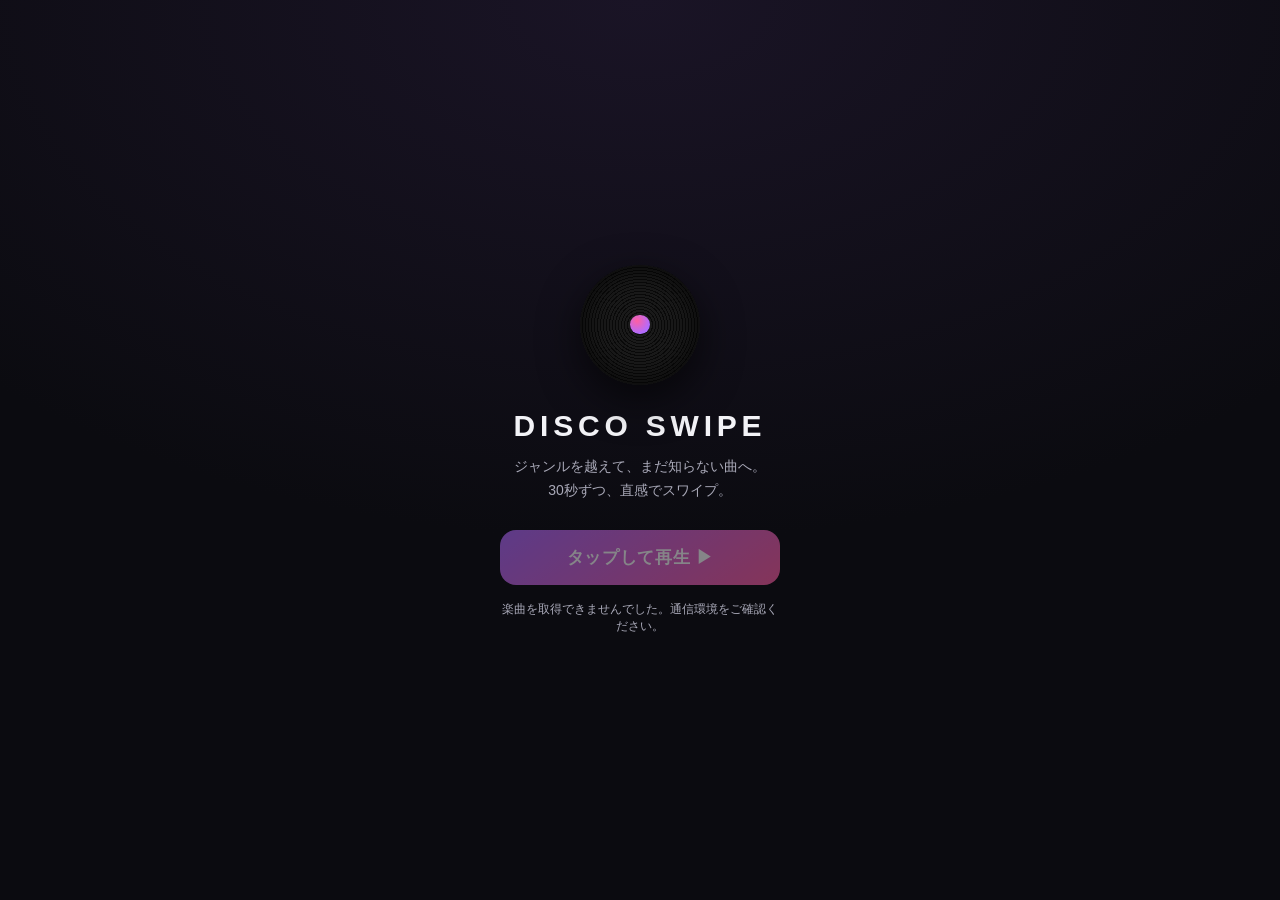
==== index.html @ 175e1d6c "Add files via upload" ====
<!DOCTYPE html>
<html lang="ja">
<head>
<meta charset="UTF-8">
<!-- iPhone(Safari)のピンチ/ダブルタップズーム抑止 + ノッチ対応(viewport-fit=cover) -->
<meta name="viewport" content="width=device-width, initial-scale=1.0, maximum-scale=1.0, minimum-scale=1.0, user-scalable=no, viewport-fit=cover">
<meta name="apple-mobile-web-app-capable" content="yes">
<meta name="apple-mobile-web-app-status-bar-style" content="black-translucent">
<meta name="apple-mobile-web-app-title" content="Disco Swipe">
<meta name="mobile-web-app-capable" content="yes">
<meta name="color-scheme" content="dark">
<meta name="theme-color" content="#0b0b10">
<title>Disco Swipe — 音楽ディスカバリー</title>
<!-- ホーム画面に追加(スマホでアプリのように使う)用 -->
<link rel="manifest" href="manifest.json">
<link rel="apple-touch-icon" href="icon-180.png">
<link rel="icon" type="image/png" href="icon-192.png">
<link rel="stylesheet" href="style.css?v=11">
</head>
<body>

  <!-- 現在の曲のジャケットをぼかした背景レイヤー -->
  <div id="bg" class="bg"></div>
  <div class="bg-shade"></div>

  <main id="app" class="app" aria-hidden="false">

    <header class="topbar">
      <div class="brand">
        <span class="brand-dot"></span>
        <span class="brand-name">DISCO<span class="brand-thin">SWIPE</span></span>
      </div>
      <div class="topbar-actions">
        <button id="autoSkipBtn" class="skip-toggle" type="button" aria-pressed="false" aria-label="自動スキップ">
          <svg viewBox="0 0 24 24" aria-hidden="true"><path fill="currentColor" d="M16 5h2v14h-2zM4 5l11 7-11 7z"/></svg>
          <span>自動スキップ</span>
        </button>
        <button id="libraryBtn" class="lib-btn" type="button" aria-label="ライブラリを開く">
          <svg viewBox="0 0 24 24" width="20" height="20" aria-hidden="true"><path fill="currentColor" d="M12 21.35l-1.45-1.32C5.4 15.36 2 12.28 2 8.5 2 5.42 4.42 3 7.5 3c1.74 0 3.41.81 4.5 2.09C13.09 3.81 14.76 3 16.5 3 19.58 3 22 5.42 22 8.5c0 3.78-3.4 6.86-8.55 11.54L12 21.35z"/></svg>
          <span id="libCount" class="lib-count">0</span>
        </button>
      </div>
    </header>

    <!-- ジャンル絞り込みチップ(横スクロール) -->
    <nav id="genreBar" class="genres" aria-label="ジャンルを選ぶ">
      <button class="chip is-active" data-bucket="osusume" type="button">★ おすすめ</button>
      <button class="chip" data-bucket="all" type="button">すべて</button>
      <button class="chip" data-bucket="jpop" type="button">J-POP</button>
      <button class="chip" data-bucket="anime" type="button">アニソン</button>
      <button class="chip" data-bucket="vocaloid" type="button">ボカロ</button>
      <button class="chip" data-bucket="kpop" type="button">K-POP</button>
      <button class="chip" data-bucket="yougaku" type="button">洋楽</button>
      <button class="chip" data-bucket="hiphop_jp" type="button">HIPHOP JP</button>
      <button class="chip" data-bucket="hiphop_us" type="button">HIPHOP US</button>
      <button class="chip" data-bucket="bgm" type="button">BGM</button>
    </nav>

    <!-- スワイプ操作のメインステージ -->
    <section id="stage" class="stage" aria-label="楽曲スワイプエリア">

      <!-- トーンアーム(再生中はレコードに乗る) -->
      <div id="tonearm" class="tonearm" aria-hidden="true">
        <span class="tonearm-base"></span>
        <span class="tonearm-rod"></span>
        <span class="tonearm-head"></span>
      </div>

      <!-- スワイプ対象のレコードカード(translate/rotateはJSが付与) -->
      <div id="card" class="record-card">
        <!-- 回転するレコード本体(spinはこの要素だけに掛けてドラッグ変形と干渉させない) -->
        <div id="disc" class="disc">
          <div class="disc-sheen"></div>
          <div class="label">
            <img id="artwork" class="label-img" alt="" draggable="false">
          </div>
          <div class="hole"></div>
        </div>

        <!-- 30秒試聴のプログレスリング -->
        <svg class="ring" viewBox="0 0 100 100" aria-hidden="true">
          <circle class="ring-bg" cx="50" cy="50" r="48"></circle>
          <circle id="ringProgress" class="ring-fg" cx="50" cy="50" r="48"></circle>
        </svg>

        <!-- スワイプ方向インジケータ (左右=いいね / 上=次の曲 / 下=前の曲) -->
        <div class="badge badge-like">いいね ♥</div>
        <div class="badge badge-nope">いいね ♥</div>
        <div class="badge badge-up">次の曲 ↑</div>
        <div class="badge badge-down">前の曲 ↓</div>
        <!-- 長押しして下げると2倍速 -->
        <div id="speedTag" class="speed-tag">2× ⏩</div>
      </div>
    </section>

    <!-- 曲情報 -->
    <section class="track-info">
      <h1 id="trackName" class="track-name">読み込み中…</h1>
      <p id="artistName" class="track-artist"></p>
      <div class="track-actions">
        <span id="genreTag" class="track-genre"></span>
        <a id="openApple" class="apple-open" target="_blank" rel="noopener noreferrer">Apple Musicで開く ↗</a>
      </div>
    </section>

    <!-- 下部コントロール -->
    <nav class="controls" aria-label="再生コントロール">
      <button id="prevBtn" class="ctrl ctrl-side" type="button" aria-label="一個前に戻る">
        <svg viewBox="0 0 24 24" width="26" height="26" aria-hidden="true"><path fill="currentColor" d="M6 5h2v14H6zM20 5v14L9 12z"/></svg>
      </button>

      <button id="playBtn" class="ctrl ctrl-play" type="button" aria-label="再生 / 停止">
        <svg class="icon-play" viewBox="0 0 24 24" width="30" height="30" aria-hidden="true"><path fill="currentColor" d="M8 5v14l11-7z"/></svg>
        <svg class="icon-pause" viewBox="0 0 24 24" width="30" height="30" aria-hidden="true"><path fill="currentColor" d="M7 5h4v14H7zM13 5h4v14h-4z"/></svg>
      </button>

      <button id="nextBtn" class="ctrl ctrl-side" type="button" aria-label="次の曲へ">
        <svg viewBox="0 0 24 24" width="26" height="26" aria-hidden="true"><path fill="currentColor" d="M16 5h2v14h-2zM4 5v14l11-7z"/></svg>
      </button>
    </nav>

    <p class="hint">↑↓ 曲を切り替え&nbsp;&nbsp;/&nbsp;&nbsp;←→・ダブルタップ＝いいね ♥</p>
    <p class="hint hint-sub">タップ＝再生/停止&nbsp;・&nbsp;レコードを長押しして回す＝早送り/巻き戻し&nbsp;・&nbsp;レコード外を長押し＝2倍速</p>
  </main>

  <!-- 通知トースト -->
  <div id="toast" class="toast" role="status" aria-live="polite"></div>

  <!-- iOSは音声再生にユーザー操作が必須なので、最初にタップさせる -->
  <div id="startOverlay" class="start-overlay">
    <div class="start-inner">
      <div class="start-disc"></div>
      <h2 class="start-title">DISCO SWIPE</h2>
      <p class="start-sub">ジャンルを越えて、まだ知らない曲へ。<br>30秒ずつ、直感でスワイプ。</p>
      <button id="startBtn" class="start-btn" type="button">タップして再生 ▶</button>
      <p id="startStatus" class="start-status">楽曲を準備中…</p>
    </div>
  </div>

  <!-- ライブラリ(お気に入り / Apple Music追加リスト) -->
  <div id="libraryPanel" class="library hidden" aria-hidden="true">
    <div class="library-sheet">
      <div class="library-head">
        <h2>ライブラリ</h2>
        <button id="libraryClose" class="library-close" type="button" aria-label="閉じる">×</button>
      </div>
      <div class="library-tabs">
        <button class="lib-tab is-active" data-tab="fav" type="button">お気に入り <span id="favCount">0</span></button>
        <button class="lib-tab" data-tab="apple" type="button">Apple Music追加 <span id="appleCount">0</span></button>
      </div>
      <ul id="favList" class="lib-list"></ul>
      <div id="appleSection" class="hidden">
        <div class="apple-connect">
          <button id="appleConnectBtn" class="apple-connect-btn" type="button">Apple Musicと連携</button>
          <p id="appleConnectNote" class="apple-connect-note">連携すると、上スワイプした曲が自動で Apple Music のプレイリストに追加されます。（要 Apple Music サブスク）</p>
        </div>
        <ul id="appleList" class="lib-list"></ul>
      </div>
    </div>
  </div>

  <!-- 歌詞 -->
  <div id="lyricsPanel" class="library hidden" aria-hidden="true">
    <div class="library-sheet">
      <div class="library-head">
        <div class="lyrics-heads">
          <h2 id="lyricsTitle">歌詞</h2>
          <p id="lyricsArtist" class="lyrics-artist"></p>
        </div>
        <button id="lyricsClose" class="library-close" type="button" aria-label="閉じる">×</button>
      </div>
      <div id="lyricsBody" class="lyrics-body"></div>
    </div>
  </div>

  <script src="app.js?v=40"></script>
</body>
</html>
---- style.css ----
/* ============================================================
   Disco Swipe — 縦スワイプ式 音楽ディスカバリー
   素のCSS / Mobile-first / iOS Safari 対策込み
   ============================================================ */

:root{
  --bg:#0b0b10;
  --fg:#f3f3f7;
  --muted:#a9a9b8;
  --like:#21d07a;     /* 右スワイプ:キープ */
  --nope:#ff476f;     /* 左スワイプ:スキップ */
  --up:#ff9d2e;       /* 上スワイプ:プレイリスト */
  --accent:#b06bff;
  --accent2:#ff5fa2;
  --disc-size: min(76vw, 360px);
  --ease: cubic-bezier(.22,.61,.36,1);
  /* iOSのセーフエリア */
  --safe-top: env(safe-area-inset-top, 0px);
  --safe-bottom: env(safe-area-inset-bottom, 0px);
}

*{
  margin:0;
  padding:0;
  box-sizing:border-box;
  /* iOSのタップ時ハイライト/長押しメニュー/選択を抑止(連打時の残像・誤作動防止) */
  -webkit-tap-highlight-color: transparent;
  -webkit-touch-callout: none;
  user-select:none;
  -webkit-user-select:none;
}

html,body{
  height:100%;
  width:100%;
  overflow:hidden;                 /* 全画面没入。ページスクロール禁止 */
  overscroll-behavior:none;        /* 引っ張り更新/バウンス抑止 */
  background:var(--bg);
  color:var(--fg);
  font-family:-apple-system,BlinkMacSystemFont,"Hiragino Sans","Hiragino Kaku Gothic ProN","Noto Sans JP",sans-serif;
  /* ダブルタップズーム・300ms遅延の抑止 */
  touch-action:manipulation;
}

body{
  position:fixed;                  /* iOSのアドレスバー伸縮によるガタつき防止 */
  inset:0;
  -webkit-font-smoothing:antialiased;
}

img{ -webkit-user-drag:none; user-select:none; }
button{ font-family:inherit; color:inherit; cursor:pointer; border:none; background:none; }

/* ---------- 背景(現在のジャケットをぼかして敷く) ---------- */
.bg{
  position:fixed; inset:-12%;
  background-size:cover; background-position:center;
  filter:blur(42px) saturate(1.4) brightness(.55);
  transform:scale(1.15) translateZ(0);
  transition:background-image .5s ease, opacity .6s ease;
  opacity:.9;
  z-index:0;
}
.bg-shade{
  position:fixed; inset:0;
  background:
    radial-gradient(120% 80% at 50% 18%, rgba(0,0,0,0) 0%, rgba(0,0,0,.55) 70%, rgba(0,0,0,.85) 100%),
    linear-gradient(180deg, rgba(11,11,16,.25) 0%, rgba(11,11,16,.65) 60%, rgba(11,11,16,.92) 100%);
  z-index:0;
}

/* ---------- アプリ本体レイアウト ---------- */
.app{
  position:relative;
  z-index:1;
  height:100%;
  display:flex;
  flex-direction:column;
  align-items:center;
  padding:
    calc(var(--safe-top) + 8px)
    16px
    calc(var(--safe-bottom) + 14px);
}

/* ---------- トップバー ---------- */
.topbar{
  width:100%;
  max-width:520px;
  display:flex;
  align-items:center;
  justify-content:space-between;
  flex:0 0 auto;
}
.brand{ display:flex; align-items:center; gap:8px; font-weight:800; letter-spacing:.14em; font-size:15px; }
.brand-dot{
  width:11px; height:11px; border-radius:50%;
  background:radial-gradient(circle at 35% 30%, #fff 0 12%, var(--accent2) 13%, var(--accent) 80%);
  box-shadow:0 0 14px var(--accent);
}
.brand-thin{ font-weight:400; opacity:.7; margin-left:2px; }

.topbar-actions{ display:flex; align-items:center; gap:8px; }
.skip-toggle{
  display:flex; align-items:center; gap:5px;
  font-size:12px; font-weight:700; color:var(--muted);
  padding:7px 11px; border-radius:999px;
  background:rgba(255,255,255,.08);
  white-space:nowrap;
  transition:transform .12s ease, background .2s ease, color .2s ease;
}
.skip-toggle svg{ width:15px; height:15px; }
.skip-toggle:active{ transform:scale(.94); }
.skip-toggle.on{
  color:#fff;
  background:linear-gradient(135deg,var(--accent),var(--accent2));
  box-shadow:0 4px 12px rgba(176,107,255,.4);
}

.lib-btn{
  position:relative;
  width:42px; height:42px; border-radius:50%;
  display:grid; place-items:center;
  color:var(--fg);
  background:rgba(255,255,255,.08);
  backdrop-filter:blur(8px);
  -webkit-backdrop-filter:blur(8px);
}
.lib-btn:active{ transform:scale(.92); }
.lib-count{
  position:absolute; top:-4px; right:-4px;
  min-width:18px; height:18px; padding:0 4px;
  font-size:11px; font-weight:700; line-height:18px; text-align:center;
  border-radius:9px; background:var(--like); color:#06281a;
}

/* ---------- ジャンル絞り込みチップ ---------- */
.genres{
  flex:0 0 auto;
  width:100%;
  max-width:520px;
  display:flex;
  gap:8px;
  margin-top:12px;
  padding:2px 2px 4px;
  overflow-x:auto;
  overflow-y:hidden;
  -webkit-overflow-scrolling:touch;
  touch-action:pan-x;                 /* 横スクロールのみ許可(縦スワイプと干渉させない) */
  scrollbar-width:none;
}
.genres::-webkit-scrollbar{ display:none; }
.chip{
  flex:0 0 auto;
  font-size:13px; font-weight:700; letter-spacing:.02em;
  color:var(--muted);
  padding:8px 15px;
  border-radius:999px;
  background:rgba(255,255,255,.08);
  white-space:nowrap;
  transition:transform .12s ease, background .2s ease, color .2s ease;
}
.chip:active{ transform:scale(.94); }
.chip.is-active{
  color:#fff;
  background:linear-gradient(135deg,var(--accent),var(--accent2));
  box-shadow:0 6px 16px rgba(176,107,255,.4);
}

/* ---------- ステージ ---------- */
.stage{
  position:relative;
  flex:1 1 auto;
  width:100%;
  max-width:520px;
  display:flex;
  align-items:center;
  justify-content:center;
  /* スワイプ中にブラウザのスクロール/ズームを奪われないようにする(超重要) */
  touch-action:none;
}

/* スワイプで動く外側カード(translate/rotate はJSが付与) */
.record-card{
  position:relative;
  width:var(--disc-size);
  height:var(--disc-size);
  display:grid;
  place-items:center;
  /* GPU合成レイヤに乗せ、DOM更新時の描画残像(ゴースト)を防ぐ */
  will-change:transform, opacity;
  transform:translate3d(0,0,0);
  backface-visibility:hidden;
  -webkit-backface-visibility:hidden;
  touch-action:none;
}
/* ドラッグ追従中はトランジション無効(指にピッタリ付かせる) */
.record-card.dragging{ transition:none; }
/* フリング/スナップ復帰時だけトランジションを効かせる */
.record-card.animating{
  transition:transform .26s var(--ease), opacity .26s var(--ease);
}

/* ---------- レコード本体(回転する) ---------- */
.disc{
  position:absolute; inset:0;
  border-radius:50%;
  background:
    repeating-radial-gradient(circle at 50% 50%,
      #0a0a0a 0 1px, #161616 1px 2.4px, #0d0d0d 2.4px 3.6px),
    radial-gradient(circle at 50% 50%, #1c1c1c 0 30%, #000 78%, #050505 100%);
  box-shadow:
    0 26px 60px rgba(0,0,0,.6),
    0 4px 14px rgba(0,0,0,.5),
    inset 0 0 50px rgba(0,0,0,.85),
    inset 0 0 0 2px rgba(255,255,255,.04);
  /* 回転は JS(requestAnimationFrame)で transform:rotate を更新。
     こうすることで自動回転と「手回しスクラッチ」が同じ角度(discAngle)を共有でき、
     手回し→再生復帰でも回転位置が飛ばない。 */
  will-change:transform;
  backface-visibility:hidden;
  -webkit-backface-visibility:hidden;
}

/* レコードの光沢が回るスイープ */
.disc-sheen{
  position:absolute; inset:0; border-radius:50%;
  background:conic-gradient(from 0deg,
    rgba(255,255,255,0) 0deg,
    rgba(255,255,255,.10) 40deg,
    rgba(255,255,255,0) 90deg,
    rgba(255,255,255,0) 200deg,
    rgba(255,255,255,.06) 250deg,
    rgba(255,255,255,0) 300deg);
  mix-blend-mode:screen;
  pointer-events:none;
}

/* 中央のジャケット(紙ラベル) */
.label{
  position:absolute; inset:31%;
  border-radius:50%;
  overflow:hidden;
  box-shadow:
    0 0 0 3px rgba(0,0,0,.55),
    inset 0 0 16px rgba(0,0,0,.5);
  background:#222;
}
.label-img{
  width:100%; height:100%;
  object-fit:cover;
  display:block;
  pointer-events:none;
}
/* 中心の穴 */
.hole{
  position:absolute; inset:48.3%;
  border-radius:50%;
  background:radial-gradient(circle at 50% 40%, #2a2a2a, #050505 70%);
  box-shadow:inset 0 0 4px #000, 0 0 0 2px rgba(255,255,255,.05);
}

/* ---------- プログレスリング(30秒) ---------- */
.ring{
  position:absolute;
  left:50%; top:50%;
  width:calc(var(--disc-size) + 14px);
  height:calc(var(--disc-size) + 14px);
  transform:translate(-50%,-50%) rotate(-90deg);
  pointer-events:none;
  overflow:visible;
}
.ring-bg{ fill:none; stroke:rgba(255,255,255,.12); stroke-width:1.4; }
.ring-fg{
  fill:none;
  stroke:url(#ringGrad);
  stroke:var(--accent2);
  stroke-width:1.8;
  stroke-linecap:round;
  /* 2πr (r=48) ≒ 301.59 */
  stroke-dasharray:301.59;
  stroke-dashoffset:301.59;
  filter:drop-shadow(0 0 4px rgba(255,95,162,.7));
  /* 進捗は rAF で毎フレーム更新するので transition は付けない(カクつき防止) */
}

/* ---------- スワイプ方向バッジ ---------- */
.badge{
  position:absolute; top:20px;
  padding:7px 14px;
  font-weight:800; font-size:16px; letter-spacing:.06em;
  border-radius:12px;
  border:2.5px solid currentColor;
  opacity:0;
  pointer-events:none;
  text-transform:uppercase;
  backdrop-filter:blur(2px);
}
.badge-like{ right:14px; color:var(--like); transform:rotate(14deg); }
.badge-nope{ left:14px;  color:var(--like); transform:rotate(-14deg); }
.badge-up{
  left:50%; top:auto; bottom:14px;
  transform:translateX(-50%);
  color:var(--up);
}
.badge-down{
  left:50%; top:20px;
  transform:translateX(-50%);
  color:var(--up);
}

/* ---------- いいね時のハート演出（曲は進めず中央にポンと出す） ---------- */
.heart-burst{
  position:absolute; left:50%; top:50%;
  transform:translate(-50%,-50%) scale(.3);
  font-size:96px; line-height:1;
  color:var(--like);
  text-shadow:0 6px 22px rgba(33,208,122,.6);
  pointer-events:none; z-index:6;
  animation:heartPop .65s var(--ease) forwards;
}
@keyframes heartPop{
  0%   { opacity:0; transform:translate(-50%,-50%) scale(.3); }
  30%  { opacity:1; transform:translate(-50%,-50%) scale(1.15); }
  60%  { opacity:1; transform:translate(-50%,-60%) scale(1); }
  100% { opacity:0; transform:translate(-50%,-95%) scale(.9); }
}

/* ---------- トーンアーム ---------- */
.tonearm{
  position:absolute;
  top:calc(50% - var(--disc-size)/2 - 6px);
  right:calc(50% - var(--disc-size)/2 - 22px);
  width:120px; height:120px;
  transform-origin:18px 18px;
  transform:rotate(-32deg);
  transition:transform .5s var(--ease);
  z-index:3;
  pointer-events:none;
  filter:drop-shadow(0 6px 8px rgba(0,0,0,.5));
}
.tonearm.on{ transform:rotate(6deg); }
.tonearm-base{
  position:absolute; top:6px; left:6px;
  width:26px; height:26px; border-radius:50%;
  background:radial-gradient(circle at 35% 30%, #e9e9ef, #9a9aa6 60%, #5a5a64);
  box-shadow:0 2px 4px rgba(0,0,0,.5);
}
.tonearm-rod{
  position:absolute; top:17px; left:17px;
  width:96px; height:6px; border-radius:4px;
  transform-origin:left center;
  transform:rotate(34deg);
  background:linear-gradient(90deg,#d8d8df,#9b9ba6);
  box-shadow:0 1px 2px rgba(0,0,0,.4);
}
.tonearm-head{
  position:absolute; top:74px; left:78px;
  width:16px; height:24px; border-radius:3px;
  transform:rotate(34deg);
  background:linear-gradient(180deg,#3a3a44,#15151b);
}

/* ---------- 曲情報 ---------- */
.track-info{
  flex:0 0 auto;
  width:100%; max-width:520px;
  text-align:center;
  padding:6px 8px 2px;
  min-height:74px;
}
.track-name{
  font-size:20px; font-weight:800; line-height:1.25;
  margin-bottom:4px;
  display:-webkit-box; -webkit-line-clamp:2; -webkit-box-orient:vertical; overflow:hidden;
  text-shadow:0 2px 10px rgba(0,0,0,.6);
}
.track-artist{ font-size:15px; color:#dcdce6; }
.track-actions{
  display:flex; align-items:center; justify-content:center; gap:8px;
  margin-top:8px;
}
.track-genre{
  display:inline-block;
  font-size:11px; font-weight:700; letter-spacing:.08em;
  color:#fff;
  padding:4px 10px; border-radius:999px;
  background:rgba(255,255,255,.12);
}
/* Apple Musicで開く（誘導導線） */
.apple-open{
  display:inline-flex; align-items:center; gap:4px;
  font-size:11px; font-weight:700; letter-spacing:.04em;
  color:#fff; text-decoration:none; white-space:nowrap;
  padding:4px 12px; border-radius:999px;
  background:linear-gradient(135deg,#fa2d48,#fb5c74);
  box-shadow:0 2px 8px rgba(250,45,72,.35);
}
.apple-open:active{ filter:brightness(.92); }
.apple-open.hidden{ display:none; }
.lyrics-btn{
  font-size:11px; font-weight:700; letter-spacing:.06em;
  color:#fff;
  padding:4px 12px; border-radius:999px;
  background:rgba(255,255,255,.12);
  transition:transform .12s ease, background .2s ease;
}
.lyrics-btn:active{ transform:scale(.94); background:rgba(255,255,255,.22); }

/* 歌詞シート */
.lyrics-heads h2{ font-size:17px; font-weight:800; line-height:1.2; max-width:74vw;
  white-space:nowrap; overflow:hidden; text-overflow:ellipsis; }
.lyrics-artist{ font-size:12px; color:var(--muted); margin-top:2px; }
.lyrics-body{
  white-space:pre-wrap;
  line-height:1.85; font-size:15px; color:#eaeaf2;
  overflow-y:auto; -webkit-overflow-scrolling:touch;
  padding:4px 2px 8px;
}
.lyrics-body.loading{ color:var(--muted); }
.lyrics-empty{ color:var(--muted); margin-bottom:16px; }
.lyrics-search{
  display:inline-block; font-size:14px; font-weight:700; color:#fff;
  padding:10px 18px; border-radius:999px;
  background:linear-gradient(145deg,var(--accent),var(--accent2));
}

/* ---------- 下部コントロール ---------- */
.controls{
  flex:0 0 auto;
  display:flex; align-items:center; justify-content:center;
  gap:26px;
  margin-top:8px;
}
.ctrl{
  display:grid; place-items:center;
  border-radius:50%;
  color:var(--fg);
  background:rgba(255,255,255,.10);
  backdrop-filter:blur(8px); -webkit-backdrop-filter:blur(8px);
  transition:transform .12s ease, background .2s ease;
}
.ctrl:active{ transform:scale(.9); background:rgba(255,255,255,.18); }
.ctrl-side{ width:54px; height:54px; }
.ctrl-play{
  width:74px; height:74px;
  background:linear-gradient(145deg,var(--accent),var(--accent2));
  box-shadow:0 10px 26px rgba(176,107,255,.45);
}
.ctrl-play:active{ background:linear-gradient(145deg,var(--accent),var(--accent2)); }
/* 再生状態に応じて再生/一時停止アイコンを切替 */
.icon-pause{ display:none; }
.ctrl-play.playing .icon-play{ display:none; }
.ctrl-play.playing .icon-pause{ display:block; }

.hint{
  flex:0 0 auto;
  margin-top:10px;
  font-size:12px; color:var(--muted); letter-spacing:.02em; text-align:center;
}
.hint-sub{ margin-top:3px; font-size:11px; opacity:.8; }

/* ---------- トースト ---------- */
.toast{
  position:fixed; left:50%; bottom:calc(var(--safe-bottom) + 120px);
  transform:translate(-50%,16px);
  background:rgba(20,20,28,.92);
  border:1px solid rgba(255,255,255,.12);
  color:#fff; font-size:14px; font-weight:600;
  padding:11px 18px; border-radius:999px;
  opacity:0; pointer-events:none;
  transition:opacity .25s ease, transform .25s ease;
  z-index:40;
  backdrop-filter:blur(10px); -webkit-backdrop-filter:blur(10px);
  white-space:nowrap;
}
.toast.show{ opacity:1; transform:translate(-50%,0); }

/* ---------- スタートオーバーレイ ---------- */
.start-overlay{
  position:fixed; inset:0; z-index:60;
  display:flex; align-items:center; justify-content:center;
  background:radial-gradient(120% 100% at 50% 0%, #1a1426 0%, #0b0b10 60%);
  text-align:center;
  transition:opacity .45s ease, visibility .45s ease;
}
.start-overlay.hidden{ opacity:0; visibility:hidden; pointer-events:none; }
.start-inner{ padding:30px; max-width:340px; }
.start-disc{
  width:120px; height:120px; margin:0 auto 24px;
  border-radius:50%;
  background:
    repeating-radial-gradient(circle at 50% 50%, #0a0a0a 0 1px, #1a1a1a 1px 3px),
    radial-gradient(circle, #2a2a2a 0 26%, #000 70%);
  box-shadow:0 14px 40px rgba(0,0,0,.6), inset 0 0 30px rgba(0,0,0,.8);
  position:relative;
  animation:spin 4.5s linear infinite;
}
.start-disc::after{
  content:""; position:absolute; inset:42%;
  border-radius:50%;
  background:radial-gradient(circle at 35% 30%, var(--accent2), var(--accent) 70%);
}
.start-title{ font-size:30px; font-weight:900; letter-spacing:.16em; margin-bottom:12px; }
.start-sub{ color:var(--muted); font-size:14px; line-height:1.7; margin-bottom:28px; }
.start-btn{
  width:100%;
  font-size:17px; font-weight:800; letter-spacing:.04em;
  padding:16px; border-radius:16px;
  color:#fff;
  background:linear-gradient(145deg,var(--accent),var(--accent2));
  box-shadow:0 12px 30px rgba(176,107,255,.45);
  transition:transform .12s ease;
}
.start-btn:active{ transform:scale(.97); }
.start-btn:disabled{ opacity:.5; box-shadow:none; }
.start-status{ margin-top:16px; font-size:12px; color:var(--muted); min-height:16px; }

/* ---------- ライブラリパネル ---------- */
.library{
  position:fixed; inset:0; z-index:50;
  display:flex; align-items:flex-end;
  background:rgba(0,0,0,.55);
  transition:opacity .3s ease;
}
.library.hidden{ opacity:0; visibility:hidden; pointer-events:none; }
.library-sheet{
  width:100%; max-height:78vh;
  background:#16161e;
  border-radius:22px 22px 0 0;
  padding:18px 18px calc(var(--safe-bottom) + 20px);
  display:flex; flex-direction:column;
  transform:translateY(0);
  transition:transform .3s var(--ease);
  box-shadow:0 -10px 40px rgba(0,0,0,.5);
}
.library.hidden .library-sheet{ transform:translateY(100%); }
.library-head{ display:flex; align-items:center; justify-content:space-between; margin-bottom:14px; }
.library-head h2{ font-size:18px; font-weight:800; }
.library-close{ font-size:26px; line-height:1; width:36px; height:36px; border-radius:50%; background:rgba(255,255,255,.08); }
.library-tabs{ display:flex; gap:8px; margin-bottom:12px; }
.lib-tab{
  flex:1; padding:10px; border-radius:12px; font-size:13px; font-weight:700;
  color:var(--muted); background:rgba(255,255,255,.06);
}
.lib-tab.is-active{ color:#fff; background:rgba(176,107,255,.25); }
.lib-tab span{ opacity:.8; }
.lib-list{ list-style:none; overflow-y:auto; -webkit-overflow-scrolling:touch; }
.lib-list li{
  display:flex; align-items:center; gap:12px;
  padding:10px 4px; border-bottom:1px solid rgba(255,255,255,.06);
}
.lib-list img{ width:46px; height:46px; border-radius:8px; object-fit:cover; flex:0 0 auto; background:#222; }
.lib-meta{ flex:1; min-width:0; }
.lib-meta b{ display:block; font-size:14px; font-weight:700; white-space:nowrap; overflow:hidden; text-overflow:ellipsis; }
.lib-meta span{ font-size:12px; color:var(--muted); white-space:nowrap; overflow:hidden; text-overflow:ellipsis; display:block; }
.lib-open{
  flex:0 0 auto; font-size:12px; font-weight:700;
  color:#fff; padding:7px 12px; border-radius:999px;
  background:linear-gradient(145deg,#fb5c74,#fa233b); /* Apple Music風 */
}
.lib-empty{ text-align:center; color:var(--muted); padding:40px 10px; font-size:14px; }
/* いいね/追加リストの削除(×)ボタン — 間違えていいねした曲を取り消す */
.lib-del{
  flex:0 0 auto; width:32px; height:32px; border-radius:50%;
  font-size:18px; line-height:1; color:var(--muted);
  background:rgba(255,255,255,.07); border:1px solid rgba(255,255,255,.12);
  display:flex; align-items:center; justify-content:center;
}
.lib-del:active{ background:var(--nope); color:#fff; }

/* 2倍速インジケータ — 長押しして下げると表示 */
.speed-tag{
  position:absolute; left:50%; top:50%; transform:translate(-50%,-50%) scale(.7);
  z-index:6; pointer-events:none; opacity:0; transition:opacity .12s ease, transform .12s ease;
  padding:10px 18px; border-radius:999px; font-size:22px; font-weight:800; letter-spacing:.5px;
  color:#fff; background:rgba(10,10,16,.82); border:2px solid var(--accent);
  box-shadow:0 8px 30px rgba(176,107,255,.5);
}
.speed-tag.show{ opacity:1; transform:translate(-50%,-50%) scale(1); }

/* Apple Music 連携 */
.apple-connect{
  background:rgba(255,255,255,.05);
  border:1px solid rgba(255,255,255,.08);
  border-radius:14px; padding:14px; margin-bottom:12px; text-align:center;
}
.apple-connect-btn{
  width:100%; font-size:14px; font-weight:800; color:#fff;
  padding:12px; border-radius:12px;
  background:linear-gradient(145deg,#fb5c74,#fa233b);   /* Apple Music風 */
  box-shadow:0 8px 20px rgba(250,35,59,.35);
  transition:transform .12s ease;
}
.apple-connect-btn:active{ transform:scale(.97); }
.apple-connect-btn.connected{
  background:linear-gradient(145deg,#21d07a,#10a35f);
  box-shadow:0 8px 20px rgba(16,163,95,.35);
}
.apple-connect-note{ margin-top:10px; font-size:12px; line-height:1.6; color:var(--muted); }

.hidden{ display:none !important; }

/* ---------- アニメーション ---------- */
@keyframes spin{ from{ transform:rotate(0deg); } to{ transform:rotate(360deg); } }

/* 動きを減らす設定の人向け */
@media (prefers-reduced-motion: reduce){
  .disc, .start-disc{ animation:none !important; }
  .record-card.animating{ transition-duration:.12s; }
}

/* 横長(タブレット/PC)では中央に程よいサイズで収める */
@media (min-aspect-ratio: 1/1){
  :root{ --disc-size:min(46vh, 360px); }
}

/* ===== 縦向き維持: スマホを横にしても画面を回転させず“縦のまま”使う =====
   端末が横向きのとき body を90°回転して縦画面を再現する。回転方向は端末の
   向き(左回し/右回し)に合わせて JS(app.js の keepPortrait)が body に付与する
   .lock-cw / .lock-ccw で決める。メッセージ等は一切出さない。 */
body.lock-cw, body.lock-ccw{
  inset:auto; top:0; left:0;
  width:100vh;                   /* 回転後の“縦の幅”= 端末の高さ */
  height:100vw;                  /* 回転後の“縦の高さ”= 端末の幅 */
  transform-origin:top left;
  overflow:hidden;
}
body.lock-cw{  transform:translateX(100vw) rotate(90deg);  }   /* 端末を反時計回りに倒した時 */
body.lock-ccw{ transform:translateY(100vh) rotate(-90deg); }   /* 端末を時計回りに倒した時 */
/* 回転中はレコード等の vw 基準を vh 基準に読み替える */
body.lock-cw,  body.lock-ccw{ --disc-size:min(76vh, 360px); }
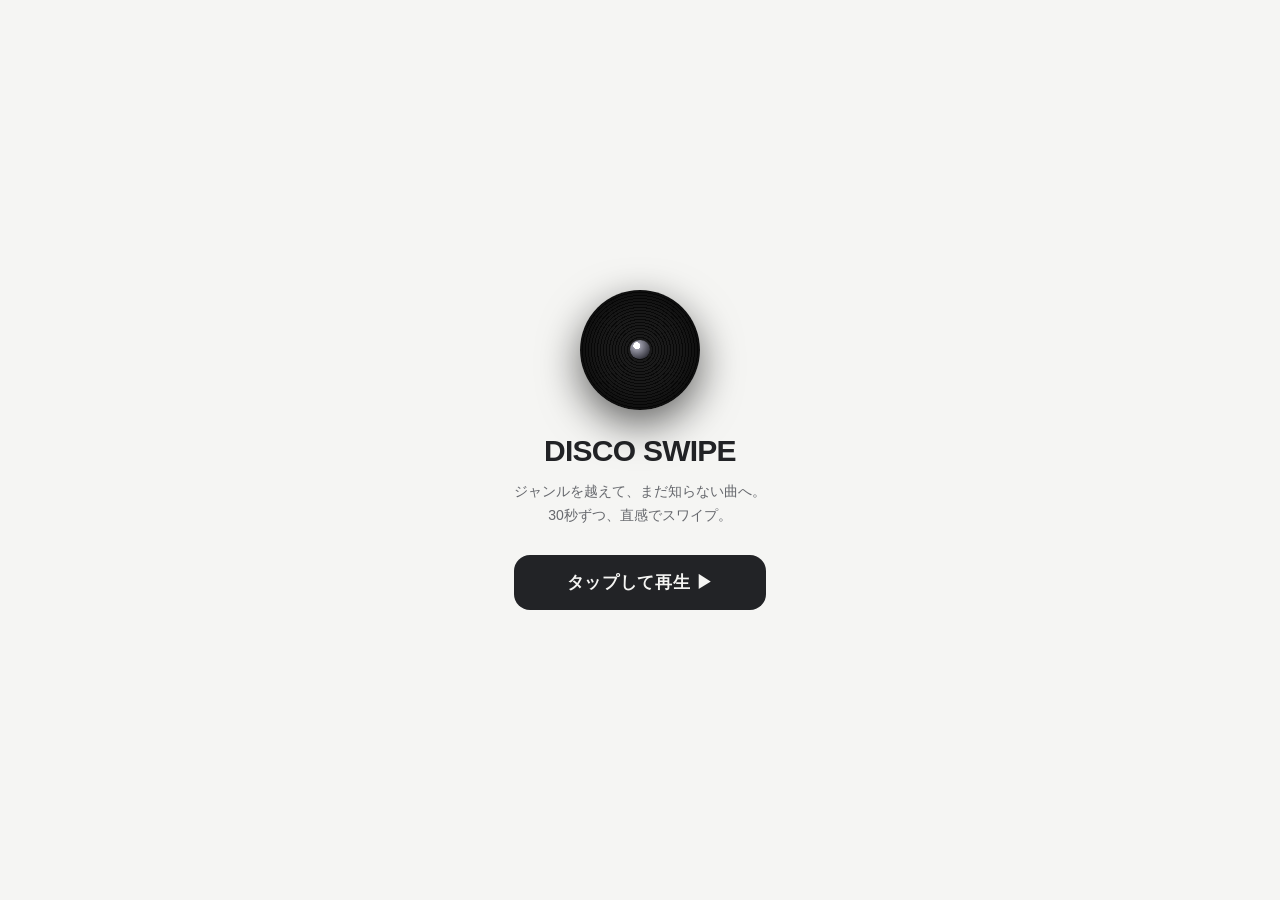
==== commit 2fa7b9ca: "Add files via upload" ====
--- a/index.html
+++ b/index.html
@@ -8,14 +8,14 @@
 <meta name="apple-mobile-web-app-status-bar-style" content="black-translucent">
 <meta name="apple-mobile-web-app-title" content="Disco Swipe">
 <meta name="mobile-web-app-capable" content="yes">
-<meta name="color-scheme" content="dark">
-<meta name="theme-color" content="#0b0b10">
+<meta name="color-scheme" content="dark light">
+<meta name="theme-color" content="#f5f5f3">
 <title>Disco Swipe — 音楽ディスカバリー</title>
 <!-- ホーム画面に追加(スマホでアプリのように使う)用 -->
 <link rel="manifest" href="manifest.json">
 <link rel="apple-touch-icon" href="icon-180.png">
 <link rel="icon" type="image/png" href="icon-192.png">
-<link rel="stylesheet" href="style.css?v=11">
+<link rel="stylesheet" href="style.css?v=40">
 </head>
 <body>
 
@@ -26,17 +26,19 @@
   <main id="app" class="app" aria-hidden="false">
 
     <header class="topbar">
-      <div class="brand">
+      <button id="brandBtn" class="brand" type="button" aria-label="メニュー・使い方・利用規約">
         <span class="brand-dot"></span>
-        <span class="brand-name">DISCO<span class="brand-thin">SWIPE</span></span>
-      </div>
+        <span class="brand-name">disco<span class="brand-thin">swipe</span></span>
+        <svg class="brand-caret" viewBox="0 0 24 24" width="15" height="15" aria-hidden="true"><path fill="currentColor" d="M7 10l5 5 5-5z"/></svg>
+      </button>
       <div class="topbar-actions">
         <button id="autoSkipBtn" class="skip-toggle" type="button" aria-pressed="false" aria-label="自動スキップ">
           <svg viewBox="0 0 24 24" aria-hidden="true"><path fill="currentColor" d="M16 5h2v14h-2zM4 5l11 7-11 7z"/></svg>
           <span>自動スキップ</span>
         </button>
         <button id="libraryBtn" class="lib-btn" type="button" aria-label="ライブラリを開く">
-          <svg viewBox="0 0 24 24" width="20" height="20" aria-hidden="true"><path fill="currentColor" d="M12 21.35l-1.45-1.32C5.4 15.36 2 12.28 2 8.5 2 5.42 4.42 3 7.5 3c1.74 0 3.41.81 4.5 2.09C13.09 3.81 14.76 3 16.5 3 19.58 3 22 5.42 22 8.5c0 3.78-3.4 6.86-8.55 11.54L12 21.35z"/></svg>
+          <svg viewBox="0 0 24 24" width="20" height="20" fill="none" stroke="currentColor" stroke-width="1.8" aria-hidden="true"><rect x="3" y="8" width="18" height="13" rx="2"/><path d="M6 5h12M8 2h8M10 12l5 3-5 3z"/></svg>
+          <span class="library-label">ライブラリ</span>
           <span id="libCount" class="lib-count">0</span>
         </button>
       </div>
@@ -44,7 +46,7 @@
 
     <!-- ジャンル絞り込みチップ(横スクロール) -->
     <nav id="genreBar" class="genres" aria-label="ジャンルを選ぶ">
-      <button class="chip is-active" data-bucket="osusume" type="button">★ おすすめ</button>
+      <button class="chip is-active" data-bucket="osusume" type="button">おすすめ</button>
       <button class="chip" data-bucket="all" type="button">すべて</button>
       <button class="chip" data-bucket="jpop" type="button">J-POP</button>
       <button class="chip" data-bucket="anime" type="button">アニソン</button>
@@ -71,15 +73,14 @@
         <!-- 回転するレコード本体(spinはこの要素だけに掛けてドラッグ変形と干渉させない) -->
         <div id="disc" class="disc">
           <div class="disc-sheen"></div>
-          <div class="label">
+          <div class="label artwork-cover">
             <img id="artwork" class="label-img" alt="" draggable="false">
           </div>
-          <div class="hole"></div>
-        </div>
-
-        <!-- 30秒試聴のプログレスリング -->
-        <svg class="ring" viewBox="0 0 100 100" aria-hidden="true">
-          <circle class="ring-bg" cx="50" cy="50" r="48"></circle>
+          <div class="hole" aria-hidden="true"></div>
+        </div>
+
+        <!-- 進捗は下部の水平バーに一本化(リングは廃止)。JS互換のため非表示で保持 -->
+        <svg class="ring" viewBox="0 0 100 100" aria-hidden="true" hidden>
           <circle id="ringProgress" class="ring-fg" cx="50" cy="50" r="48"></circle>
         </svg>
 
@@ -95,13 +96,43 @@
 
     <!-- 曲情報 -->
     <section class="track-info">
-      <h1 id="trackName" class="track-name">読み込み中…</h1>
-      <p id="artistName" class="track-artist"></p>
-      <div class="track-actions">
+      <div class="track-overline">
         <span id="genreTag" class="track-genre"></span>
-        <a id="openApple" class="apple-open" target="_blank" rel="noopener noreferrer">Apple Musicで開く ↗</a>
-      </div>
+        <span class="playback-indicator"><span class="playback-dot" aria-hidden="true"></span><span id="playbackStatus">一時停止</span></span>
+      </div>
+      <div class="track-head">
+        <div class="track-titles">
+          <h1 id="trackName" class="track-name">読み込み中…</h1>
+          <p id="artistName" class="track-artist"></p>
+        <div class="open-links">
+          <a id="openApple" class="apple-open" target="_blank" rel="noopener noreferrer" aria-label="Apple Musicで開く">
+            <svg viewBox="0 0 24 24" width="17" height="17" aria-hidden="true"><path fill="currentColor" d="M12 2a10 10 0 1 0 0 20 10 10 0 0 0 0-20zm4 6.6v5.9a2.4 2.4 0 1 1-1.3-2.1V9.7l-3.9.8v5.1a2.4 2.4 0 1 1-1.3-2.1V8.7l6.5-1.3v1.2z"/></svg><span>Apple Music</span><span class="external-arrow" aria-hidden="true">↗</span>
+          </a>
+          <a id="openSpotify" class="apple-open" target="_blank" rel="noopener noreferrer" aria-label="Spotifyで開く">
+            <svg viewBox="0 0 24 24" width="17" height="17" aria-hidden="true"><circle cx="12" cy="12" r="10" fill="currentColor"/><g fill="none" stroke="var(--bg)" stroke-width="1.8" stroke-linecap="round"><path d="M6.9 9.1c3.3-.9 7.7-.6 10.5 1.1"/><path d="M7.8 12.1c2.8-.8 6.4-.5 8.8.9"/><path d="M8.7 15.1c2.2-.6 4.9-.4 6.9.7"/></g></svg><span>Spotify</span><span class="external-arrow" aria-hidden="true">↗</span>
+          </a>
+        </div>
+        </div>
+        <button id="likeBtn" class="track-like" type="button" aria-label="この曲にいいね" aria-pressed="false">
+          <svg viewBox="0 0 24 24" width="23" height="23" aria-hidden="true"><path d="M20.8 4.6a5.5 5.5 0 0 0-7.8 0L12 5.7l-1.1-1.1a5.5 5.5 0 0 0-7.8 7.8L12 21l8.8-8.6a5.5 5.5 0 0 0 0-7.8z"/></svg>
+        </button>
+      </div>
+
+      <!-- 再生プログレス(Apple Music風の水平バー / ドラッグで再生位置を移動) -->
+      <div id="seek" class="seek">
+        <div id="seekHit" class="seek-hit">
+          <div id="seekTrack" class="seek-track" role="slider" tabindex="0"
+               aria-label="再生位置" aria-valuemin="0" aria-valuemax="100" aria-valuenow="0" aria-valuetext="0:00">
+            <span id="seekFill" class="seek-fill"></span>
+            <span id="seekKnob" class="seek-knob" aria-hidden="true"></span>
+          </div>
+        </div>
+        <div class="seek-times"><span id="timeCur">0:00</span><span id="timeRem">-0:30</span></div>
+      </div>
+
     </section>
+
+    <button id="returnDiscovery" class="return-discovery hidden" type="button">曲探しに戻る</button>
 
     <!-- 下部コントロール -->
     <nav class="controls" aria-label="再生コントロール">
@@ -119,12 +150,29 @@
       </button>
     </nav>
 
-    <p class="hint">↑↓ 曲を切り替え&nbsp;&nbsp;/&nbsp;&nbsp;←→・ダブルタップ＝いいね ♥</p>
-    <p class="hint hint-sub">タップ＝再生/停止&nbsp;・&nbsp;レコードを長押しして回す＝早送り/巻き戻し&nbsp;・&nbsp;レコード外を長押し＝2倍速</p>
+
+
+    <!-- 下部バナー広告スロット（後で AdSense / AdMob の枠をここに差し込む） -->
+    <!-- 広告未接続でも高さを確保。配信枠の高さは --banner-height で調整する。 -->
+    <div class="ad-dock">
+      <div id="adBanner" class="ad-banner" aria-hidden="true">
+        <span class="ad-banner-label">広告スペース（バナー）</span>
+      </div>
+    </div>
   </main>
 
   <!-- 通知トースト -->
   <div id="toast" class="toast" role="status" aria-live="polite"></div>
+
+  <!-- 40曲ごとの強制広告ゲート（プレースホルダー：後でリワード広告を差し込む） -->
+  <div id="adGate" class="ad-gate hidden" role="dialog" aria-modal="true" aria-labelledby="adGateTitle">
+    <div class="ad-gate-inner">
+      <h2 id="adGateTitle" class="ad-gate-title">ここまで40曲聴きました</h2>
+      <p class="ad-gate-sub">続きを再生するには広告の視聴が必要です。<br>広告を見ると続きを再生できます。</p>
+      <div class="ad-gate-slot">広告スペース（リワード）</div>
+      <button id="adGateWatch" class="ad-gate-btn primary" type="button">広告を見て続ける ▶</button>
+    </div>
+  </div>
 
   <!-- iOSは音声再生にユーザー操作が必須なので、最初にタップさせる -->
   <div id="startOverlay" class="start-overlay">
@@ -148,6 +196,10 @@
         <button class="lib-tab is-active" data-tab="fav" type="button">お気に入り <span id="favCount">0</span></button>
         <button class="lib-tab" data-tab="apple" type="button">Apple Music追加 <span id="appleCount">0</span></button>
       </div>
+      <div id="favActions" class="fav-actions">
+        <button id="favPlayAll" class="fav-play-all" type="button">まとめて聴く</button>
+        <p>曲をタップして再生。次の曲へ自動で進みます。</p>
+      </div>
       <ul id="favList" class="lib-list"></ul>
       <div id="appleSection" class="hidden">
         <div class="apple-connect">
@@ -173,6 +225,104 @@
     </div>
   </div>
 
-  <script src="app.js?v=40"></script>
+  <!-- 初回チュートリアル（スワイプ操作のモーション付きガイド） -->
+  <div id="tutorial" class="tutorial hidden" role="dialog" aria-modal="true" aria-label="使い方ガイド">
+    <div class="tutorial-inner">
+      <div id="tutStage" class="tut-stage">
+        <div class="tut-card"></div>
+        <div id="tutHand" class="tut-hand"></div>
+        <div id="tutHeart" class="tut-heart">♥</div>
+      </div>
+      <h2 id="tutTitle" class="tut-title"></h2>
+      <p id="tutDesc" class="tut-desc"></p>
+      <div id="tutDots" class="tut-dots"></div>
+      <button id="tutNext" class="tut-btn primary" type="button">次へ</button>
+      <button id="tutSkip" class="tut-btn ghost" type="button">スキップ</button>
+    </div>
+  </div>
+
+  <!-- メニュー（使い方・規約・プライバシー・権利・このアプリについて） -->
+  <div id="infoPanel" class="library hidden" aria-hidden="true">
+    <div class="library-sheet">
+      <div class="library-head">
+        <h2>Disco Swipe について</h2>
+        <button id="infoClose" class="library-close" type="button" aria-label="閉じる">×</button>
+      </div>
+      <div class="info-body">
+
+        <!-- テーマ切替(ダーク/ライト) -->
+        <div class="theme-row">
+          <span class="theme-label"><svg class="acc-icon" viewBox="0 0 24 24" aria-hidden="true"><path fill="currentColor" d="M12 7a5 5 0 1 0 0 10 5 5 0 0 0 0-10zm0-5h0l1 3h-2l1-3zm0 20-1-3h2l-1 3zM2 12l3-1v2l-3-1zm20 0-3 1v-2l3 1zM4.9 4.9l2.8 1.4-1.4 1.4L4.9 4.9zm14.2 14.2-2.8-1.4 1.4-1.4 1.4 2.8zM19.1 4.9l-1.4 2.8-1.4-1.4 2.8-1.4zM4.9 19.1l1.4-2.8 1.4 1.4-2.8 1.4z"/></svg>テーマ</span>
+          <div class="theme-seg">
+            <button id="themeDark" class="theme-btn" type="button">ダーク</button>
+            <button id="themeLight" class="theme-btn" type="button">ライト</button>
+          </div>
+        </div>
+
+        <div class="acc-item">
+          <button class="acc-head" type="button"><span class="acc-label"><svg class="acc-icon" viewBox="0 0 24 24" aria-hidden="true"><path fill="currentColor" d="M12 3a9 9 0 0 0-9 9v7a2 2 0 0 0 2 2h3v-8H5v-1a7 7 0 0 1 14 0v1h-3v8h3a2 2 0 0 0 2-2v-7a9 9 0 0 0-9-9z"/></svg>使い方</span><span class="acc-arrow">▾</span></button>
+          <div class="acc-body">
+            <ul>
+              <li><b>上スワイプ ↑</b>：次の曲へ</li>
+              <li><b>下スワイプ ↓</b>：前の曲へ</li>
+              <li><b>左右スワイプ ←→ / ダブルタップ</b>：いいね ♥</li>
+              <li><b>タップ</b>：再生 / 停止</li>
+              <li><b>レコードを長押しして回す</b>：早送り / 巻き戻し</li>
+              <li><b>レコードの外を長押し</b>：2倍速</li>
+              <li>上部のジャンルチップで絞り込み。<b>おすすめ</b>は、いいねやよく聴く曲から好みを学習します。</li>
+              <li>右上のライブラリアイコンから、保存した曲を聴き直せます。曲名の横のハートで、いいね・取り消しができます。</li>
+            </ul>
+            <button id="replayTutorial" class="tut-btn primary" type="button">操作ガイドをもう一度見る ▶</button>
+          </div>
+        </div>
+
+        <div class="acc-item">
+          <button class="acc-head" type="button"><span class="acc-label"><svg class="acc-icon" viewBox="0 0 24 24" aria-hidden="true"><path fill="currentColor" d="M12 2a10 10 0 1 0 0 20 10 10 0 0 0 0-20zm0 18a8 8 0 1 1 0-16 8 8 0 0 1 0 16zm-1-11h2v6h-2v-6zm0-3h2v2h-2V6z"/></svg>このアプリについて</span><span class="acc-arrow">▾</span></button>
+          <div class="acc-body">
+            <p>Disco Swipe は、ジャンルを越えてまだ知らない曲に出会うための音楽ディスカバリーアプリです。30秒ずつ、直感でスワイプして新しい音楽を見つけましょう。</p>
+          </div>
+        </div>
+
+        <div class="acc-item">
+          <button class="acc-head" type="button"><span class="acc-label"><svg class="acc-icon" viewBox="0 0 24 24" aria-hidden="true"><path fill="currentColor" d="M12 3v10.55A4 4 0 1 0 14 17V7h4V3h-6z"/></svg>音源・権利について</span><span class="acc-arrow">▾</span></button>
+          <div class="acc-body">
+            <p>楽曲の試聴音源およびジャケット画像は Apple / iTunes が提供するプレビューを利用しています。各楽曲・画像の権利は、それぞれの権利者に帰属します。各曲の「Apple Musicで開く」から公式ページへ移動でき、Apple Music と連携すると本編をフル再生できます。</p>
+          </div>
+        </div>
+
+        <div class="acc-item">
+          <button class="acc-head" type="button"><span class="acc-label"><svg class="acc-icon" viewBox="0 0 24 24" aria-hidden="true"><path fill="currentColor" d="M12 1a5 5 0 0 0-5 5v3H6a2 2 0 0 0-2 2v9a2 2 0 0 0 2 2h12a2 2 0 0 0 2-2v-9a2 2 0 0 0-2-2h-1V6a5 5 0 0 0-5-5zm-3 8V6a3 3 0 0 1 6 0v3H9z"/></svg>プライバシーポリシー</span><span class="acc-arrow">▾</span></button>
+          <div class="acc-body">
+            <p>本アプリは、お気に入り・再生履歴・設定などの情報を<b>お使いの端末内（localStorage）にのみ</b>保存し、外部サーバーへ送信しません。個人を特定する情報は収集しません。</p>
+            <p class="info-note">※ 今後、広告を導入する場合は、広告配信のために端末識別子等が利用されることがあります。その際は本ポリシーを更新します。</p>
+          </div>
+        </div>
+
+        <div class="acc-item">
+          <button class="acc-head" type="button"><span class="acc-label"><svg class="acc-icon" viewBox="0 0 24 24" aria-hidden="true"><path fill="currentColor" d="M14 2H6a2 2 0 0 0-2 2v16a2 2 0 0 0 2 2h12a2 2 0 0 0 2-2V8l-6-6zm4 18H6V4h7v5h5v11zM8 12h8v2H8v-2zm0 4h8v2H8v-2z"/></svg>利用規約</span><span class="acc-arrow">▾</span></button>
+          <div class="acc-body">
+            <ul>
+              <li>本アプリは「現状有姿」で提供され、動作・内容について保証するものではありません。</li>
+              <li>本アプリは楽曲の試聴・発見を目的としています。</li>
+              <li>本アプリの利用によって生じたいかなる損害についても、開発者は責任を負いません。</li>
+              <li>楽曲・画像等の権利は各権利者に帰属します。権利者からの要請により内容を変更・削除する場合があります。</li>
+            </ul>
+          </div>
+        </div>
+
+        <div class="acc-item">
+          <button class="acc-head" type="button"><span class="acc-label"><svg class="acc-icon" viewBox="0 0 24 24" aria-hidden="true"><path fill="currentColor" d="M20 4H4a2 2 0 0 0-2 2v12a2 2 0 0 0 2 2h16a2 2 0 0 0 2-2V6a2 2 0 0 0-2-2zm0 4-8 5-8-5V6l8 5 8-5v2z"/></svg>お問い合わせ</span><span class="acc-arrow">▾</span></button>
+          <div class="acc-body">
+            <p>ご意見・不具合のご連絡は下記までお願いします。<br>
+            <a class="info-link" href="mailto:discoswipe@gmail.com">discoswipe@gmail.com</a></p>
+          </div>
+        </div>
+
+        <p class="info-foot">Disco Swipe v1.0</p>
+      </div>
+    </div>
+  </div>
+
+  <script src="app.js?v=61"></script>
 </body>
 </html>
--- a/style.css
+++ b/style.css
@@ -4,14 +4,19 @@
    ============================================================ */
 
 :root{
-  --bg:#0b0b10;
-  --fg:#f3f3f7;
-  --muted:#a9a9b8;
-  --like:#21d07a;     /* 右スワイプ:キープ */
-  --nope:#ff476f;     /* 左スワイプ:スキップ */
-  --up:#ff9d2e;       /* 上スワイプ:プレイリスト */
-  --accent:#b06bff;
-  --accent2:#ff5fa2;
+  --bg:#07070d;
+  --fg:#f6f5fa;
+  --muted:#9d9cb0;
+  --like:#2ee59a;     /* いいね */
+  --nope:#ff476f;
+  --up:#ff9d2e;
+  /* アクセントは1色だけ。UIクロームは無彩色に引き、色はジャケットに任せる */
+  --accent:#ffffff;              /* 主役の操作＝白 */
+  --accent2:#fa2d48;             /* Apple Music レッド */
+  --accent3:#fa2d48;
+  --glass:rgba(255,255,255,.07);
+  --glass-hi:rgba(255,255,255,.14);
+  --glass-border:rgba(255,255,255,.10);
   --disc-size: min(76vw, 360px);
   --ease: cubic-bezier(.22,.61,.36,1);
   /* iOSのセーフエリア */
@@ -55,7 +60,7 @@
 .bg{
   position:fixed; inset:-12%;
   background-size:cover; background-position:center;
-  filter:blur(42px) saturate(1.4) brightness(.55);
+  filter:blur(56px) saturate(1.9) brightness(.62);
   transform:scale(1.15) translateZ(0);
   transition:background-image .5s ease, opacity .6s ease;
   opacity:.9;
@@ -63,9 +68,10 @@
 }
 .bg-shade{
   position:fixed; inset:0;
+  /* 色は足さない。ジャケットの色だけを残し、下へ向かって黒く沈める */
   background:
-    radial-gradient(120% 80% at 50% 18%, rgba(0,0,0,0) 0%, rgba(0,0,0,.55) 70%, rgba(0,0,0,.85) 100%),
-    linear-gradient(180deg, rgba(11,11,16,.25) 0%, rgba(11,11,16,.65) 60%, rgba(11,11,16,.92) 100%);
+    radial-gradient(120% 70% at 50% 26%, rgba(0,0,0,0) 0%, rgba(0,0,0,.30) 58%, rgba(0,0,0,.68) 100%),
+    linear-gradient(180deg, rgba(0,0,0,.14) 0%, rgba(0,0,0,.52) 58%, rgba(0,0,0,.90) 100%);
   z-index:0;
 }
 
@@ -92,11 +98,22 @@
   justify-content:space-between;
   flex:0 0 auto;
 }
-.brand{ display:flex; align-items:center; gap:8px; font-weight:800; letter-spacing:.14em; font-size:15px; }
+.brand{ display:flex; align-items:center; gap:7px; font-weight:800; letter-spacing:.12em; font-size:14px;
+  color:inherit; cursor:pointer; -webkit-tap-highlight-color:transparent;
+  margin:0; padding:7px 10px 7px 11px;
+  background:var(--glass);
+  border:1px solid var(--glass-border);
+  backdrop-filter:blur(14px) saturate(1.4);
+  -webkit-backdrop-filter:blur(14px) saturate(1.4);
+  border-radius:999px;
+  box-shadow:0 1px 6px rgba(0,0,0,.25);
+}
+.brand:active{ transform:scale(.96); background:rgba(255,255,255,.14); }
+.brand-caret{ color:var(--muted); margin-left:1px; flex:0 0 auto; }
 .brand-dot{
   width:11px; height:11px; border-radius:50%;
-  background:radial-gradient(circle at 35% 30%, #fff 0 12%, var(--accent2) 13%, var(--accent) 80%);
-  box-shadow:0 0 14px var(--accent);
+  background:radial-gradient(circle at 34% 30%, #fff 0 20%, #9a9aa8 21%, #24242c 85%);
+  box-shadow:none;
 }
 .brand-thin{ font-weight:400; opacity:.7; margin-left:2px; }
 
@@ -105,16 +122,19 @@
   display:flex; align-items:center; gap:5px;
   font-size:12px; font-weight:700; color:var(--muted);
   padding:7px 11px; border-radius:999px;
-  background:rgba(255,255,255,.08);
+  background:var(--glass);
+  border:1px solid var(--glass-border);
+  backdrop-filter:blur(14px) saturate(1.4);
+  -webkit-backdrop-filter:blur(14px) saturate(1.4);
   white-space:nowrap;
   transition:transform .12s ease, background .2s ease, color .2s ease;
 }
 .skip-toggle svg{ width:15px; height:15px; }
 .skip-toggle:active{ transform:scale(.94); }
 .skip-toggle.on{
-  color:#fff;
-  background:linear-gradient(135deg,var(--accent),var(--accent2));
-  box-shadow:0 4px 12px rgba(176,107,255,.4);
+  color:#0b0b10;
+  background:#fff;
+  border-color:#fff;
 }
 
 .lib-btn{
@@ -122,9 +142,10 @@
   width:42px; height:42px; border-radius:50%;
   display:grid; place-items:center;
   color:var(--fg);
-  background:rgba(255,255,255,.08);
-  backdrop-filter:blur(8px);
-  -webkit-backdrop-filter:blur(8px);
+  background:var(--glass);
+  border:1px solid var(--glass-border);
+  backdrop-filter:blur(14px) saturate(1.4);
+  -webkit-backdrop-filter:blur(14px) saturate(1.4);
 }
 .lib-btn:active{ transform:scale(.92); }
 .lib-count{
@@ -152,19 +173,21 @@
 .genres::-webkit-scrollbar{ display:none; }
 .chip{
   flex:0 0 auto;
-  font-size:13px; font-weight:700; letter-spacing:.02em;
+  font-size:13px; font-weight:600; letter-spacing:.01em;
   color:var(--muted);
-  padding:8px 15px;
-  border-radius:999px;
-  background:rgba(255,255,255,.08);
+  padding:7px 14px;
+  border-radius:8px;                      /* ピル一辺倒をやめ、角を締める */
+  background:transparent;
+  border:1px solid var(--glass-border);
   white-space:nowrap;
-  transition:transform .12s ease, background .2s ease, color .2s ease;
-}
-.chip:active{ transform:scale(.94); }
+  transition:transform .12s ease, background .2s ease, color .2s ease, border-color .2s ease;
+}
+.chip:active{ transform:scale(.96); }
 .chip.is-active{
-  color:#fff;
-  background:linear-gradient(135deg,var(--accent),var(--accent2));
-  box-shadow:0 6px 16px rgba(176,107,255,.4);
+  color:#0b0b10;
+  font-weight:700;
+  border-color:#fff;
+  background:#fff;                        /* 選択＝白ベタ。色に頼らず一番強い */
 }
 
 /* ---------- ステージ ---------- */
@@ -210,10 +233,11 @@
       #0a0a0a 0 1px, #161616 1px 2.4px, #0d0d0d 2.4px 3.6px),
     radial-gradient(circle at 50% 50%, #1c1c1c 0 30%, #000 78%, #050505 100%);
   box-shadow:
-    0 26px 60px rgba(0,0,0,.6),
-    0 4px 14px rgba(0,0,0,.5),
+    0 34px 80px rgba(0,0,0,.72),
+    0 6px 18px rgba(0,0,0,.55),
     inset 0 0 50px rgba(0,0,0,.85),
-    inset 0 0 0 2px rgba(255,255,255,.04);
+    inset 0 0 0 2px rgba(255,255,255,.05),
+    inset 0 2px 3px rgba(255,255,255,.08);
   /* 回転は JS(requestAnimationFrame)で transform:rotate を更新。
      こうすることで自動回転と「手回しスクラッチ」が同じ角度(discAngle)を共有でき、
      手回し→再生復帰でも回転位置が飛ばない。 */
@@ -273,14 +297,13 @@
 .ring-bg{ fill:none; stroke:rgba(255,255,255,.12); stroke-width:1.4; }
 .ring-fg{
   fill:none;
-  stroke:url(#ringGrad);
   stroke:var(--accent2);
-  stroke-width:1.8;
+  stroke-width:2.2;
   stroke-linecap:round;
   /* 2πr (r=48) ≒ 301.59 */
   stroke-dasharray:301.59;
   stroke-dashoffset:301.59;
-  filter:drop-shadow(0 0 4px rgba(255,95,162,.7));
+  filter:drop-shadow(0 0 6px rgba(240,68,126,.75));
   /* 進捗は rAF で毎フレーム更新するので transition は付けない(カクつき防止) */
 }
 
@@ -365,38 +388,41 @@
 .track-info{
   flex:0 0 auto;
   width:100%; max-width:520px;
-  text-align:center;
-  padding:6px 8px 2px;
-  min-height:74px;
+  text-align:left;
+  padding:4px 4px 0;
 }
 .track-name{
-  font-size:20px; font-weight:800; line-height:1.25;
-  margin-bottom:4px;
+  font-size:21px; font-weight:700; line-height:1.24; letter-spacing:-.022em;
+  margin-bottom:2px;
   display:-webkit-box; -webkit-line-clamp:2; -webkit-box-orient:vertical; overflow:hidden;
-  text-shadow:0 2px 10px rgba(0,0,0,.6);
-}
-.track-artist{ font-size:15px; color:#dcdce6; }
+  text-shadow:0 2px 14px rgba(0,0,0,.65);
+}
+.track-artist{
+  font-size:19px; font-weight:400; letter-spacing:-.015em;
+  color:var(--accent2);                     /* Apple Music: アーティスト名はアクセント色 */
+  white-space:nowrap; overflow:hidden; text-overflow:ellipsis;
+}
 .track-actions{
-  display:flex; align-items:center; justify-content:center; gap:8px;
-  margin-top:8px;
+  display:flex; align-items:center; justify-content:center; gap:14px;
+  margin-top:10px;
 }
 .track-genre{
   display:inline-block;
-  font-size:11px; font-weight:700; letter-spacing:.08em;
-  color:#fff;
-  padding:4px 10px; border-radius:999px;
-  background:rgba(255,255,255,.12);
-}
-/* Apple Musicで開く（誘導導線） */
+  font-size:11px; font-weight:500; letter-spacing:.06em;
+  color:rgba(255,255,255,.5);
+  padding:0;
+  background:none;
+}
+/* Apple Musicで開く（誘導導線）— ベタ塗りをやめ、テキストリンク寄りに */
 .apple-open{
   display:inline-flex; align-items:center; gap:4px;
-  font-size:11px; font-weight:700; letter-spacing:.04em;
-  color:#fff; text-decoration:none; white-space:nowrap;
-  padding:4px 12px; border-radius:999px;
-  background:linear-gradient(135deg,#fa2d48,#fb5c74);
-  box-shadow:0 2px 8px rgba(250,45,72,.35);
-}
-.apple-open:active{ filter:brightness(.92); }
+  font-size:11px; font-weight:600; letter-spacing:.04em;
+  color:rgba(255,255,255,.72); text-decoration:none; white-space:nowrap;
+  padding:0;
+  background:none;
+  border-bottom:1px solid rgba(255,255,255,.25);
+}
+.apple-open:active{ color:#fff; }
 .apple-open.hidden{ display:none; }
 .lyrics-btn{
   font-size:11px; font-weight:700; letter-spacing:.06em;
@@ -418,11 +444,170 @@
   padding:4px 2px 8px;
 }
 .lyrics-body.loading{ color:var(--muted); }
+
+/* ---------- 初回チュートリアル（モーション付きガイド） ---------- */
+.tutorial{
+  position:fixed; inset:0; z-index:60;
+  display:flex; align-items:center; justify-content:center;
+  padding:24px;
+  background:rgba(8,8,12,.88); backdrop-filter:blur(8px);
+}
+.tutorial.hidden{ display:none; }
+.tutorial-inner{
+  width:100%; max-width:340px; text-align:center;
+}
+/* デモ舞台: ミニカードと手のモーション */
+.tut-stage{
+  position:relative;
+  height:210px; margin:0 auto 20px;
+  display:flex; align-items:center; justify-content:center;
+}
+.tut-card{
+  width:130px; height:130px; border-radius:50%;
+  background:
+    radial-gradient(circle at 50% 50%, #101014 0 24%, #1c1c24 25% 27%, #101014 28% 100%);
+  border:6px solid #26262f;
+  box-shadow:0 14px 40px rgba(0,0,0,.55), inset 0 0 0 2px rgba(255,255,255,.05);
+}
+.tut-hand{
+  position:absolute; left:50%; top:58%;
+  width:30px; height:30px; border-radius:50%;
+  background:rgba(255,255,255,.9);
+  box-shadow:0 0 0 9px rgba(255,255,255,.18), 0 4px 14px rgba(0,0,0,.5);
+  transform:translate(-50%,-50%);
+  pointer-events:none;
+}
+.tut-heart{
+  position:absolute; left:50%; top:42%;
+  font-size:54px; color:var(--like);
+  transform:translate(-50%,-50%) scale(0);
+  opacity:0; pointer-events:none;
+  text-shadow:0 6px 20px rgba(33,208,122,.55);
+}
+/* ステップごとのモーション(カードと手が一緒に動く) */
+.tut-anim-up .tut-hand{ animation:tutUp 1.6s ease-in-out infinite; }
+.tut-anim-up .tut-card{ animation:tutCardUp 1.6s ease-in-out infinite; }
+@keyframes tutUp{
+  0%,15%{ transform:translate(-50%,-50%); opacity:1; }
+  60%{ transform:translate(-50%,-160%); opacity:1; }
+  75%,100%{ transform:translate(-50%,-170%); opacity:0; }
+}
+@keyframes tutCardUp{
+  0%,15%{ transform:translateY(0); }
+  60%{ transform:translateY(-42px); }
+  75%{ transform:translateY(-46px); opacity:.6; }
+  76%{ transform:translateY(0); opacity:0; }
+  90%,100%{ transform:translateY(0); opacity:1; }
+}
+.tut-anim-down .tut-hand{ animation:tutDown 1.6s ease-in-out infinite; }
+.tut-anim-down .tut-card{ animation:tutCardDown 1.6s ease-in-out infinite; }
+@keyframes tutDown{
+  0%,15%{ transform:translate(-50%,-50%); opacity:1; }
+  60%{ transform:translate(-50%,60%); opacity:1; }
+  75%,100%{ transform:translate(-50%,70%); opacity:0; }
+}
+@keyframes tutCardDown{
+  0%,15%{ transform:translateY(0); }
+  60%{ transform:translateY(42px); }
+  75%{ transform:translateY(46px); opacity:.6; }
+  76%{ transform:translateY(0); opacity:0; }
+  90%,100%{ transform:translateY(0); opacity:1; }
+}
+.tut-anim-side .tut-hand{ animation:tutSide 1.8s ease-in-out infinite; }
+.tut-anim-side .tut-card{ animation:tutCardSide 1.8s ease-in-out infinite; }
+.tut-anim-side .tut-heart{ animation:tutHeartPop 1.8s ease-in-out infinite; }
+@keyframes tutSide{
+  0%,12%{ transform:translate(-50%,-50%); opacity:1; }
+  45%{ transform:translate(40%,-50%); opacity:1; }
+  60%,100%{ transform:translate(50%,-50%); opacity:0; }
+}
+@keyframes tutCardSide{
+  0%,12%{ transform:translateX(0) rotate(0); }
+  45%{ transform:translateX(34px) rotate(8deg); }
+  60%{ transform:translateX(0) rotate(0); }
+}
+@keyframes tutHeartPop{
+  0%,45%{ transform:translate(-50%,-50%) scale(0); opacity:0; }
+  60%{ transform:translate(-50%,-80%) scale(1.15); opacity:1; }
+  80%{ transform:translate(-50%,-110%) scale(1); opacity:1; }
+  100%{ transform:translate(-50%,-140%) scale(.9); opacity:0; }
+}
+.tut-anim-tap .tut-hand{ animation:tutTap 1.4s ease-in-out infinite; }
+@keyframes tutTap{
+  0%,20%{ transform:translate(-50%,-50%) scale(1); }
+  35%{ transform:translate(-50%,-50%) scale(.78); }
+  50%{ transform:translate(-50%,-50%) scale(1); }
+  62%{ transform:translate(-50%,-50%) scale(.78); }
+  75%,100%{ transform:translate(-50%,-50%) scale(1); }
+}
+.tut-anim-hold .tut-hand{ animation:tutHold 2.2s ease-in-out infinite; }
+.tut-anim-hold .tut-card{ animation:tutCardSpin 2.2s ease-in-out infinite; }
+@keyframes tutHold{
+  0%,18%{ transform:translate(-50%,-50%) scale(1); }
+  26%{ transform:translate(-50%,-50%) scale(.82); }
+  40%{ transform:translate(-38%,-62%) scale(.82); }
+  60%{ transform:translate(-62%,-62%) scale(.82); }
+  80%{ transform:translate(-50%,-50%) scale(.82); }
+  92%,100%{ transform:translate(-50%,-50%) scale(1); }
+}
+@keyframes tutCardSpin{
+  0%,26%{ transform:rotate(0); }
+  40%{ transform:rotate(40deg); }
+  60%{ transform:rotate(-40deg); }
+  80%,100%{ transform:rotate(0); }
+}
+.tut-title{ font-size:20px; font-weight:800; margin-bottom:8px; }
+.tut-desc{ font-size:14px; line-height:1.7; color:var(--muted); min-height:44px; margin-bottom:14px; }
+.tut-dots{ display:flex; gap:7px; justify-content:center; margin-bottom:18px; }
+.tut-dot{ width:7px; height:7px; border-radius:50%; background:rgba(255,255,255,.22); transition:all .25s var(--ease); }
+.tut-dot.on{ background:var(--accent2); transform:scale(1.25); }
+.tut-btn{
+  width:100%; padding:13px; margin-top:8px;
+  border:none; border-radius:999px; cursor:pointer;
+  font-size:15px; font-weight:700; color:#fff;
+  -webkit-tap-highlight-color:transparent;
+}
+.tut-btn.primary{
+  background:#fff; color:#0b0b10;
+  box-shadow:0 8px 24px rgba(0,0,0,.45);
+}
+.tut-btn.ghost{ background:none; color:var(--muted); font-weight:600; }
+.tut-btn:active{ transform:scale(.98); }
+
+/* ---------- 情報パネル（使い方・規約など / アコーディオン） ---------- */
+.info-body{
+  overflow-y:auto; -webkit-overflow-scrolling:touch;
+  padding:4px 0 12px;
+  line-height:1.75; font-size:14px; color:#e6e6ef;
+}
+.acc-item{ border-bottom:1px solid rgba(255,255,255,.1); }
+.acc-head{
+  width:100%; box-sizing:border-box;
+  display:flex; align-items:center; justify-content:space-between;
+  background:none; border:none; cursor:pointer;
+  padding:16px 2px;
+  font-size:15px; font-weight:800; color:#fff; text-align:left;
+  -webkit-tap-highlight-color:transparent;
+}
+.acc-label{ display:flex; align-items:center; gap:10px; }
+.acc-icon{ width:18px; height:18px; flex:0 0 auto; color:var(--muted); }
+.acc-arrow{ color:var(--muted); font-size:13px; transition:transform .22s var(--ease); }
+.acc-item.open .acc-arrow{ transform:rotate(180deg); }
+/* 本文は既定で閉じ、開いた項目だけ表示 */
+.acc-body{ display:none; padding:0 2px 14px; }
+.acc-item.open .acc-body{ display:block; }
+.acc-body p{ margin:0 0 10px; color:#d4d4e0; }
+.acc-body ul{ margin:0; padding-left:1.25em; }
+.acc-body li{ margin:0 0 6px; color:#d4d4e0; }
+.acc-body b{ color:#fff; font-weight:700; }
+.info-note{ font-size:12px; color:var(--muted); }
+.info-link{ color:var(--accent2); text-decoration:underline; word-break:break-all; }
+.info-foot{ margin-top:18px; font-size:12px; color:var(--muted); text-align:center; }
 .lyrics-empty{ color:var(--muted); margin-bottom:16px; }
 .lyrics-search{
-  display:inline-block; font-size:14px; font-weight:700; color:#fff;
+  display:inline-block; font-size:14px; font-weight:700; color:#0b0b10;
   padding:10px 18px; border-radius:999px;
-  background:linear-gradient(145deg,var(--accent),var(--accent2));
+  background:#fff;
 }
 
 /* ---------- 下部コントロール ---------- */
@@ -436,18 +621,21 @@
   display:grid; place-items:center;
   border-radius:50%;
   color:var(--fg);
-  background:rgba(255,255,255,.10);
-  backdrop-filter:blur(8px); -webkit-backdrop-filter:blur(8px);
+  background:var(--glass);
+  border:1px solid var(--glass-border);
+  backdrop-filter:blur(14px) saturate(1.4); -webkit-backdrop-filter:blur(14px) saturate(1.4);
   transition:transform .12s ease, background .2s ease;
 }
-.ctrl:active{ transform:scale(.9); background:rgba(255,255,255,.18); }
+.ctrl:active{ transform:scale(.9); background:var(--glass-hi); }
 .ctrl-side{ width:54px; height:54px; }
 .ctrl-play{
-  width:74px; height:74px;
-  background:linear-gradient(145deg,var(--accent),var(--accent2));
-  box-shadow:0 10px 26px rgba(176,107,255,.45);
-}
-.ctrl-play:active{ background:linear-gradient(145deg,var(--accent),var(--accent2)); }
+  width:72px; height:72px;
+  border:none;
+  color:#0b0b10;                          /* アイコンは黒 */
+  background:#fff;
+  box-shadow:0 10px 30px rgba(0,0,0,.45);
+}
+.ctrl-play:active{ background:#e9e9ef; }
 /* 再生状態に応じて再生/一時停止アイコンを切替 */
 .icon-pause{ display:none; }
 .ctrl-play.playing .icon-play{ display:none; }
@@ -455,10 +643,60 @@
 
 .hint{
   flex:0 0 auto;
-  margin-top:10px;
-  font-size:12px; color:var(--muted); letter-spacing:.02em; text-align:center;
+  margin-top:14px;
+  font-size:11px; letter-spacing:.10em; text-align:center;
+  color:rgba(255,255,255,.32);
 }
 .hint-sub{ margin-top:3px; font-size:11px; opacity:.8; }
+
+/* ---------- 下部バナー広告スロット ---------- */
+.ad-banner{
+  flex:0 0 auto;
+  width:100%; max-width:520px;
+  height:56px; margin-top:10px;
+  display:flex; align-items:center; justify-content:center;
+  border:1px dashed rgba(255,255,255,.22);
+  border-radius:10px;
+  background:rgba(255,255,255,.04);
+}
+.ad-banner-label{ font-size:11px; color:var(--muted); letter-spacing:.06em; }
+.ad-banner.hidden{ display:none; }
+
+/* ---------- 任意広告ゲート（40曲ごと） ---------- */
+.ad-gate{
+  position:fixed; inset:0; z-index:50;
+  display:flex; align-items:center; justify-content:center;
+  padding:24px;
+  background:rgba(8,8,12,.82); backdrop-filter:blur(6px);
+}
+.ad-gate.hidden{ display:none; }
+.ad-gate-inner{
+  width:100%; max-width:360px; text-align:center;
+  background:#16161e; border:1px solid rgba(255,255,255,.1);
+  border-radius:20px; padding:26px 22px;
+  box-shadow:0 20px 60px rgba(0,0,0,.5);
+}
+.ad-gate-title{ font-size:20px; font-weight:800; margin-bottom:8px; }
+.ad-gate-sub{ font-size:13px; line-height:1.6; color:var(--muted); margin-bottom:16px; }
+.ad-gate-slot{
+  height:120px; margin-bottom:18px;
+  display:flex; align-items:center; justify-content:center;
+  border:1px dashed rgba(255,255,255,.22); border-radius:12px;
+  background:rgba(255,255,255,.04);
+  font-size:12px; color:var(--muted); letter-spacing:.06em;
+}
+.ad-gate-btn{
+  width:100%; padding:13px; margin-top:8px;
+  border:none; border-radius:999px; cursor:pointer;
+  font-size:15px; font-weight:700; color:#fff;
+  background:rgba(255,255,255,.12);
+}
+.ad-gate-btn.primary{
+  color:#0b0b10;
+  background:#fff;
+  box-shadow:0 8px 24px rgba(0,0,0,.45);
+}
+.ad-gate-btn:active{ transform:scale(.98); }
 
 /* ---------- トースト ---------- */
 .toast{
@@ -499,7 +737,7 @@
 .start-disc::after{
   content:""; position:absolute; inset:42%;
   border-radius:50%;
-  background:radial-gradient(circle at 35% 30%, var(--accent2), var(--accent) 70%);
+  background:radial-gradient(circle at 34% 30%, #fff 0 18%, #9a9aa8 19%, #24242c 85%);
 }
 .start-title{ font-size:30px; font-weight:900; letter-spacing:.16em; margin-bottom:12px; }
 .start-sub{ color:var(--muted); font-size:14px; line-height:1.7; margin-bottom:28px; }
@@ -508,8 +746,8 @@
   font-size:17px; font-weight:800; letter-spacing:.04em;
   padding:16px; border-radius:16px;
   color:#fff;
-  background:linear-gradient(145deg,var(--accent),var(--accent2));
-  box-shadow:0 12px 30px rgba(176,107,255,.45);
+  background:#fff; color:#0b0b10;
+  box-shadow:0 12px 30px rgba(0,0,0,.5);
   transition:transform .12s ease;
 }
 .start-btn:active{ transform:scale(.97); }
@@ -543,7 +781,7 @@
   flex:1; padding:10px; border-radius:12px; font-size:13px; font-weight:700;
   color:var(--muted); background:rgba(255,255,255,.06);
 }
-.lib-tab.is-active{ color:#fff; background:rgba(176,107,255,.25); }
+.lib-tab.is-active{ color:#0b0b10; background:#fff; }
 .lib-tab span{ opacity:.8; }
 .lib-list{ list-style:none; overflow-y:auto; -webkit-overflow-scrolling:touch; }
 .lib-list li{
@@ -575,7 +813,7 @@
   z-index:6; pointer-events:none; opacity:0; transition:opacity .12s ease, transform .12s ease;
   padding:10px 18px; border-radius:999px; font-size:22px; font-weight:800; letter-spacing:.5px;
   color:#fff; background:rgba(10,10,16,.82); border:2px solid var(--accent);
-  box-shadow:0 8px 30px rgba(176,107,255,.5);
+  box-shadow:0 8px 30px rgba(0,0,0,.45);
 }
 .speed-tag.show{ opacity:1; transform:translate(-50%,-50%) scale(1); }
 
@@ -630,3 +868,803 @@
 body.lock-ccw{ transform:translateY(100vh) rotate(-90deg); }   /* 端末を時計回りに倒した時 */
 /* 回転中はレコード等の vw 基準を vh 基準に読み替える */
 body.lock-cw,  body.lock-ccw{ --disc-size:min(76vh, 360px); }
+
+/* ============================================================
+   LIGHT THEME — body.light を付けると白基調に切替
+   (設定メニューの「テーマ」から切替。未指定時はダーク=ネオン)
+   ============================================================ */
+body.light{
+  --bg:#f5f4fa;
+  --fg:#17161f;
+  --muted:#6e6d80;
+  --glass:rgba(255,255,255,.72);
+  --glass-hi:rgba(255,255,255,.9);
+  --glass-border:rgba(20,18,40,.10);
+  background:var(--bg);
+  color:var(--fg);
+}
+
+/* 背景: ジャケットは明るく淡く、白いワッシュ+パステルの光 */
+body.light .bg{ filter:blur(46px) saturate(1.25) brightness(1.05); opacity:.5; }
+body.light .bg-shade{
+  background:
+    linear-gradient(180deg, rgba(245,244,250,.72) 0%, rgba(245,244,250,.82) 55%, rgba(240,238,248,.95) 100%);
+}
+
+/* テキスト */
+body.light .track-name{ text-shadow:0 1px 2px rgba(255,255,255,.6); }
+body.light .track-artist{ color:var(--accent2); }
+body.light .track-genre{ background:none; }
+
+/* ガラス面(白) */
+body.light .chip{ box-shadow:0 2px 10px rgba(30,25,60,.06); }
+body.light .chip.is-active{ color:#fff; }
+body.light .brand{ box-shadow:0 2px 10px rgba(30,25,60,.08); }
+body.light .skip-toggle.on{ color:#fff; }
+body.light .lib-btn{ color:var(--fg); box-shadow:0 2px 10px rgba(30,25,60,.08); }
+
+/* レコード: 白背景に映える柔らかい影(ネオングロー弱め) */
+body.light .disc{
+  box-shadow:
+    0 26px 60px rgba(30,25,60,.28),
+    0 6px 18px rgba(30,25,60,.18),
+    inset 0 0 50px rgba(0,0,0,.85),
+    inset 0 0 0 2px rgba(255,255,255,.05),
+    inset 0 2px 3px rgba(255,255,255,.08);
+}
+body.light .ring-bg{ stroke:rgba(20,18,40,.12); }
+
+/* コントロール */
+body.light .ctrl{ color:var(--fg); box-shadow:0 4px 14px rgba(30,25,60,.10); }
+body.light .ctrl:active{ background:var(--glass-hi); }
+body.light .ctrl-play{ color:#fff; }
+
+/* 広告バナー枠 */
+body.light .ad-banner{ border-color:rgba(20,18,40,.18); background:rgba(20,18,40,.03); }
+
+/* スタート画面 */
+body.light .start-overlay{ background:radial-gradient(120% 100% at 50% 0%, #efeaf7 0%, #f5f4fa 60%); }
+
+/* シート(ライブラリ/メニュー): 白 */
+body.light .library{ background:rgba(25,20,45,.30); }
+body.light .library-sheet{ background:#ffffff; box-shadow:0 -12px 44px rgba(30,25,60,.22); }
+body.light .library-close{ background:rgba(20,18,40,.07); }
+body.light .lib-tab{ background:rgba(20,18,40,.05); }
+body.light .lib-tab.is-active{ color:#fff; background:#17161f; }
+body.light .lib-list li{ border-bottom-color:rgba(20,18,40,.08); }
+
+/* 情報パネル(アコーディオン) */
+body.light .info-body{ color:#2e2d3a; }
+body.light .acc-item{ border-bottom-color:rgba(20,18,40,.10); }
+body.light .acc-head{ color:var(--fg); }
+body.light .acc-body p, body.light .acc-body li{ color:#4a4958; }
+body.light .acc-body b{ color:#17161f; }
+
+/* テーマ切替UI(両テーマ共通) */
+.theme-row{
+  display:flex; align-items:center; justify-content:space-between;
+  padding:14px 2px; border-bottom:1px solid rgba(255,255,255,.1);
+}
+body.light .theme-row{ border-bottom-color:rgba(20,18,40,.10); }
+.theme-label{ display:flex; align-items:center; gap:10px; font-size:15px; font-weight:800; }
+.theme-seg{
+  display:flex; gap:4px; padding:3px;
+  border-radius:999px; background:rgba(255,255,255,.08);
+}
+body.light .theme-seg{ background:rgba(20,18,40,.07); }
+.theme-btn{
+  font-size:12px; font-weight:700; color:var(--muted);
+  padding:7px 14px; border-radius:999px;
+  transition:background .2s ease, color .2s ease;
+}
+.theme-btn.on{
+  color:#fff;
+  background:#fff; color:#0b0b10;
+  box-shadow:0 2px 8px rgba(0,0,0,.35);
+}
+
+/* ---- ライトテーマ: 「白＝強調」を反転して「黒＝強調」にする ---- */
+body.light .chip.is-active{ color:#fff; background:#17161f; border-color:#17161f; }
+body.light .skip-toggle.on{ color:#fff; background:#17161f; border-color:#17161f; }
+body.light .ctrl-play{ color:#fff; background:#17161f; box-shadow:0 10px 28px rgba(30,25,60,.28); }
+body.light .ctrl-play:active{ background:#2c2a38; }
+body.light .start-btn{ color:#fff; background:#17161f; box-shadow:0 12px 30px rgba(30,25,60,.28); }
+body.light .theme-btn.on{ color:#fff; background:#17161f; box-shadow:0 2px 8px rgba(30,25,60,.25); }
+body.light .brand-dot{ background:radial-gradient(circle at 34% 30%, #fff 0 18%, #6e6d80 19%, #17161f 85%); }
+body.light .track-artist{ color:var(--accent2); }
+body.light .track-genre{ color:rgba(23,22,31,.5); }
+body.light .apple-open{ color:rgba(23,22,31,.75); border-bottom-color:rgba(23,22,31,.28); }
+body.light .apple-open:active{ color:#17161f; }
+body.light .hint{ color:rgba(23,22,31,.38); }
+
+/* ============================================================
+   APPLE MUSIC 風レイアウト
+   ============================================================ */
+/* 曲名行: 左にタイトル/アーティスト、右に Apple Music アイコン */
+.track-head{ display:flex; align-items:flex-start; gap:12px; }
+.track-titles{ flex:1; min-width:0; }
+.track-name{ display:block; white-space:nowrap; overflow:hidden; text-overflow:ellipsis; }
+.apple-open{
+  flex:0 0 auto; margin-top:4px;
+  display:grid; place-items:center;
+  width:30px; height:30px; border-radius:50%;
+  color:rgba(255,255,255,.55);
+  background:rgba(255,255,255,.10);
+  border:none;
+}
+.apple-open:active{ color:#fff; background:rgba(255,255,255,.2); }
+
+/* シークバー(細い水平バー + 経過/残り時間) */
+.seek{ margin-top:14px; }
+.seek-track{
+  position:relative; height:4px; border-radius:2px;
+  background:rgba(255,255,255,.18);
+  overflow:hidden;
+}
+.seek-fill{
+  position:absolute; left:0; top:0; bottom:0; width:0%;
+  background:rgba(255,255,255,.75);
+  border-radius:2px;
+}
+.seek-times{
+  display:flex; justify-content:space-between;
+  margin-top:6px;
+  font-size:11px; font-weight:500; font-variant-numeric:tabular-nums;
+  color:rgba(255,255,255,.42);
+}
+.track-genre{ display:block; margin-top:10px; }
+
+/* コントロール: 円の背景をやめ、グリフだけを並べる(Apple Music の Now Playing) */
+.controls{ gap:46px; margin-top:16px; }
+.ctrl{
+  background:none !important;
+  border:none !important;
+  backdrop-filter:none !important; -webkit-backdrop-filter:none !important;
+  box-shadow:none !important;
+  color:#fff;
+  width:auto !important; height:auto !important;
+}
+.ctrl:active{ background:none !important; opacity:.55; transform:scale(.94); }
+.ctrl svg{ width:32px; height:32px; }
+.ctrl-play svg{ width:44px; height:44px; }
+
+/* ライトテーマ対応 */
+body.light .apple-open{ color:rgba(23,22,31,.55); background:rgba(23,22,31,.08); }
+body.light .apple-open:active{ color:#17161f; background:rgba(23,22,31,.16); }
+body.light .seek-track{ background:rgba(23,22,31,.16); }
+body.light .seek-fill{ background:rgba(23,22,31,.75); }
+body.light .seek-times{ color:rgba(23,22,31,.42); }
+body.light .ctrl{ color:#17161f; }
+body.light .ctrl-play{ color:#17161f; background:none !important; box-shadow:none !important; }
+body.light .ctrl-play:active{ background:none !important; }
+
+/* リングは廃止(水平シークバーに一本化)。CSSで確実に非表示にする */
+.ring{ display:none !important; }
+
+/* ジャンルはタイトル上のオーバーラインに(Apple Music的な情報階層) */
+.track-genre{
+  display:block; margin:0 0 6px;
+  font-size:10px; font-weight:600; letter-spacing:.14em; text-transform:uppercase;
+  color:rgba(255,255,255,.38);
+}
+body.light .track-genre{ color:rgba(23,22,31,.40); }
+
+/* ============================================================
+   LUXURY LIGHT — ウォームクリーム基調 / タンのアクセント /
+   セリフ見出し / 柔らかい影（参照デザイン準拠）
+   ※ body.light に適用。最後に置いて最優先で効かせる
+   ============================================================ */
+body.light{
+  --bg:#f3ede5;                 /* ウォームクリーム */
+  --fg:#332c26;                 /* 温かみのあるダークブラウン */
+  --muted:#9d9186;
+  --accent2:#c08d5b;            /* タン/キャメル */
+  --card:#fffdfa;
+  --soft:0 10px 30px rgba(120,96,70,.10), 0 2px 8px rgba(120,96,70,.06);
+  --soft-sm:0 4px 14px rgba(120,96,70,.10);
+  background:var(--bg); color:var(--fg);
+}
+
+/* 背景: ジャケットをごく淡く、クリームのグラデーションで包む */
+body.light .bg{ filter:blur(64px) saturate(1.15) brightness(1.18); opacity:.34; }
+body.light .bg-shade{
+  background:
+    linear-gradient(180deg, rgba(249,245,239,.80) 0%, rgba(243,237,229,.88) 55%, rgba(238,230,220,.96) 100%);
+}
+
+/* トップのボタン類: 白いソフトカード */
+body.light .brand,
+body.light .skip-toggle,
+body.light .lib-btn{
+  background:var(--card);
+  border:none;
+  box-shadow:var(--soft-sm);
+  backdrop-filter:none; -webkit-backdrop-filter:none;
+}
+body.light .brand{ color:var(--fg); }
+body.light .brand-caret{ color:var(--muted); }
+body.light .skip-toggle{ color:var(--muted); }
+body.light .skip-toggle.on{ color:#fff; background:var(--accent2); box-shadow:var(--soft-sm); }
+body.light .lib-btn{ color:var(--fg); }
+body.light .lib-count{ background:var(--accent2); color:#fff; }
+
+/* ジャンルチップ: 白いソフトカード / 選択=タン */
+body.light .chip{
+  background:var(--card); border:none; border-radius:14px;
+  color:var(--muted); box-shadow:var(--soft-sm);
+}
+body.light .chip.is-active{
+  background:var(--accent2); border:none; color:#fff;
+  box-shadow:0 6px 18px rgba(192,141,91,.35);
+}
+
+/* レコード: クリームに浮かぶ柔らかい影 */
+body.light .disc{
+  box-shadow:
+    0 30px 60px rgba(120,96,70,.28),
+    0 8px 20px rgba(120,96,70,.16),
+    inset 0 0 50px rgba(0,0,0,.8),
+    inset 0 0 0 2px rgba(255,255,255,.06);
+}
+
+/* 見出しはセリフ(明朝)で上品に */
+body.light .track-name{
+  font-family:"Hiragino Mincho ProN","Yu Mincho",YuMincho,Georgia,"Times New Roman",serif;
+  font-weight:600; letter-spacing:.01em; font-size:23px;
+  color:var(--fg); text-shadow:none;
+}
+body.light .track-artist{ color:var(--accent2); font-weight:500; font-size:16px; }
+body.light .track-genre{ color:var(--muted); }
+
+/* シークバー */
+body.light .seek-track{ background:rgba(120,96,70,.16); }
+body.light .seek-fill{ background:var(--accent2); }
+body.light .seek-times{ color:var(--muted); }
+
+/* Apple Musicアイコン */
+body.light .apple-open{ background:var(--card); color:var(--accent2); box-shadow:var(--soft-sm); }
+
+/* コントロール: 白い丸ボタン / 再生=タンの丸 */
+body.light .ctrl{
+  width:54px !important; height:54px !important;
+  border-radius:50% !important;
+  background:var(--card) !important;
+  box-shadow:var(--soft-sm) !important;
+  color:var(--fg) !important;
+}
+body.light .ctrl svg{ width:24px; height:24px; }
+body.light .ctrl:active{ background:#f7f1ea !important; }
+body.light .ctrl-play{
+  width:70px !important; height:70px !important;
+  background:var(--accent2) !important;
+  color:#fff !important;
+  box-shadow:0 12px 28px rgba(192,141,91,.42) !important;
+}
+body.light .ctrl-play svg{ width:30px; height:30px; }
+body.light .ctrl-play:active{ background:#b07f4e !important; }
+body.light .controls{ gap:22px; }
+
+body.light .hint{ color:rgba(51,44,38,.35); }
+
+/* シート類: クリームの大きな角丸 */
+body.light .library-sheet{
+  background:var(--card);
+  border-radius:28px 28px 0 0;
+  box-shadow:0 -14px 50px rgba(120,96,70,.22);
+}
+body.light .library-close{ background:rgba(120,96,70,.08); color:var(--fg); }
+body.light .library-head h2{ font-family:"Hiragino Mincho ProN","Yu Mincho",YuMincho,Georgia,serif; font-weight:600; }
+body.light .lib-tab{ background:rgba(120,96,70,.07); color:var(--muted); border-radius:14px; }
+body.light .lib-tab.is-active{ background:var(--accent2); color:#fff; }
+body.light .lib-list li{ border-bottom-color:rgba(120,96,70,.12); }
+body.light .lib-open{ background:var(--accent2); }
+body.light .theme-btn.on{ background:var(--accent2); color:#fff; box-shadow:var(--soft-sm); }
+body.light .theme-seg{ background:rgba(120,96,70,.08); }
+body.light .acc-item{ border-bottom-color:rgba(120,96,70,.12); }
+body.light .acc-icon{ color:var(--accent2); }
+body.light .start-overlay{ background:linear-gradient(180deg,#f9f5ef 0%, #efe7dd 100%); }
+body.light .start-btn{ background:var(--accent2); color:#fff; box-shadow:0 12px 30px rgba(192,141,91,.4); }
+body.light .start-title{ font-family:"Hiragino Mincho ProN","Yu Mincho",YuMincho,Georgia,serif; font-weight:600; letter-spacing:.1em; }
+body.light .ad-banner{ border:none; background:var(--card); box-shadow:var(--soft-sm); border-radius:16px; }
+
+/* ライト時: モーダル類もウォークリームに揃える */
+body.light .tut-btn.primary,
+body.light .ad-gate-btn.primary{ background:var(--accent2); color:#fff; box-shadow:0 8px 22px rgba(192,141,91,.38); }
+body.light .tutorial{ background:rgba(243,237,229,.90); }
+body.light .tutorial-inner{ color:var(--fg); }
+body.light .tut-title{ font-family:"Hiragino Mincho ProN","Yu Mincho",YuMincho,Georgia,serif; font-weight:600; color:var(--fg); }
+body.light .tut-desc{ color:var(--muted); }
+body.light .tut-card{
+  background:radial-gradient(circle at 50% 50%, #17130f 0 24%, #2a231c 25% 27%, #17130f 28% 100%);
+  border-color:#e7ded2;
+  box-shadow:0 14px 34px rgba(120,96,70,.22);
+}
+body.light .tut-hand{ background:var(--accent2); box-shadow:0 0 0 9px rgba(192,141,91,.22), 0 4px 14px rgba(120,96,70,.25); }
+body.light .tut-heart{ color:var(--accent2); text-shadow:0 6px 20px rgba(192,141,91,.45); }
+body.light .tut-dot{ background:rgba(120,96,70,.22); }
+body.light .tut-dot.on{ background:var(--accent2); }
+body.light .tut-btn.ghost{ color:var(--muted); }
+body.light .ad-gate{ background:rgba(243,237,229,.90); }
+body.light .ad-gate-inner{ background:var(--card); border:none; box-shadow:0 20px 50px rgba(120,96,70,.2); color:var(--fg); }
+body.light .ad-gate-title{ font-family:"Hiragino Mincho ProN","Yu Mincho",YuMincho,Georgia,serif; font-weight:600; }
+body.light .ad-gate-sub{ color:var(--muted); }
+body.light .ad-gate-slot{ border-color:rgba(120,96,70,.25); background:rgba(120,96,70,.04); color:var(--muted); }
+body.light .toast{ background:rgba(51,44,38,.92); color:#fff; border-color:transparent; }
+
+/* Discovery and saved listening: readable controls and a rotating record label. */
+.artwork-cover{ inset:29%; border-radius:50%; pointer-events:none; box-shadow:0 0 0 3px rgba(0,0,0,.55); }
+.track-head{ align-items:center; gap:8px; }
+.track-like, .apple-open{ width:44px; height:44px; flex:0 0 44px; display:grid; place-items:center; margin:0; }
+.track-like{ border-radius:50%; background:rgba(255,255,255,.10); color:var(--fg); }
+.track-like svg{ fill:none; stroke:currentColor; stroke-width:1.7; }
+.track-like.is-liked{ color:#ff6480; }
+.track-like.is-liked svg{ fill:currentColor; }
+.track-like:active{ transform:scale(.92); }
+.track-name{ white-space:normal; display:-webkit-box; -webkit-line-clamp:2; -webkit-box-orient:vertical; }
+.lib-btn{ min-width:44px; min-height:44px; }
+.lib-track-play{ display:flex; align-items:center; gap:12px; flex:1; min-width:0; text-align:left; padding:4px 0; }
+.lib-track-play .lib-meta{ min-width:0; }
+.lib-track-play:disabled{ opacity:.5; cursor:default; }
+.lib-play-glyph{ flex:none; font-size:14px; }
+.lib-open{ width:44px; height:44px; padding:0; display:grid; place-items:center; font-size:20px; background:rgba(255,255,255,.10); color:var(--fg); text-decoration:none; }
+.lib-del{ width:44px; height:44px; }
+.fav-actions{ display:flex; align-items:center; gap:12px; margin-bottom:12px; }
+.fav-actions p{ color:var(--muted); font-size:12px; line-height:1.6; }
+.fav-play-all{ flex:none; border-radius:12px; padding:13px 16px; background:#fff; color:#17161f; font-weight:600; }
+.fav-play-all:disabled{ opacity:.45; cursor:default; }
+.return-discovery{ color:var(--fg); text-decoration:underline; text-underline-offset:4px; min-height:40px; margin-top:8px; font-size:13px; }
+.fav-actions.hidden, .return-discovery.hidden{ display:none; }
+.seek-times, .hint, .track-genre{ color:#c0bdc6; }
+:focus-visible{ outline:2px solid var(--fg); outline-offset:4px; }
+body.light{ --muted:#6d6055; }
+body.light .track-artist{ color:#80552f; }
+body.light .hint, body.light .seek-times, body.light .track-genre{ color:#6d6055; }
+body.light .track-like{ background:var(--card); box-shadow:var(--soft-sm); color:#6d6055; }
+body.light .track-like.is-liked{ color:#a33b50; }
+body.light .apple-open{ color:#80552f; }
+body.light .lib-open{ background:#f1e9df; color:#704b2e; }
+body.light .fav-play-all{ background:#80552f; color:white; }
+body.light .lib-play-glyph{ color:#80552f; }
+body.light .chip.is-active, body.light .skip-toggle.on, body.light .lib-tab.is-active,
+body.light .theme-btn.on, body.light .start-btn, body.light .tut-btn.primary{ background:#80552f; color:white; }
+body.light .lib-count{ background:#80552f; }
+body.light .ctrl-play{ background:#80552f !important; }
+.library-sheet{ max-width:640px; margin-inline:auto; }
+@media(max-width:380px){
+  .topbar-actions{ gap:6px; }
+  .brand{ font-size:12px; gap:4px; padding-inline:8px; }
+  .skip-toggle{ font-size:10px; padding-inline:8px; }
+  .lib-list li{ gap:6px; }
+  .lib-track-play{ gap:8px; }
+  .fav-actions{ align-items:flex-start; }
+}
+@media(max-height:740px){
+  :root{ --disc-size:min(66vw, 34dvh, 320px); }
+  .controls{ margin-top:10px; }
+}
+
+/* Quiet cream: flat navigation and a single dark playback control. */
+body.light{ --soft-sm:none; --soft:none; }
+body.light .topbar{ padding-top:4px; }
+body.light .brand{
+  min-height:40px; border:1px solid rgba(51,44,38,.16); border-radius:10px;
+  background:rgba(255,253,250,.38); box-shadow:none;
+  padding:8px 10px; letter-spacing:.09em;
+}
+body.light .brand:active{ background:rgba(51,44,38,.07); }
+body.light .topbar-actions{ gap:10px; }
+body.light .skip-toggle{
+  min-height:44px; padding:8px 5px; background:transparent; border:0;
+  border-radius:8px; box-shadow:none; font-size:11px; font-weight:500;
+}
+body.light .skip-toggle.on{ background:rgba(51,44,38,.08); color:var(--fg); }
+body.light .lib-btn{ background:transparent; box-shadow:none; border-radius:10px; }
+body.light .lib-count{
+  top:0; right:-1px; background:#e6ddd1; color:#514437;
+  min-width:16px; height:16px; line-height:16px; font-size:10px;
+}
+body.light .genres{
+  gap:18px; margin-top:15px; padding:0 2px;
+  border-bottom:1px solid rgba(51,44,38,.12);
+}
+body.light .chip{
+  position:relative; min-height:44px; padding:11px 2px;
+  border:0; border-radius:0; background:transparent; box-shadow:none;
+  color:#71675f; font-size:12px; font-weight:500;
+}
+body.light .chip.is-active{ color:var(--fg); background:transparent; box-shadow:none; font-weight:700; }
+body.light .chip.is-active::after{
+  content:""; position:absolute; bottom:0; left:0; right:0; height:2px;
+  background:#54483c; border-radius:1px;
+}
+body.light .disc{
+  box-shadow:0 18px 32px rgba(62,47,33,.20),0 4px 10px rgba(62,47,33,.12),
+    inset 0 0 50px rgba(0,0,0,.8),inset 0 0 0 2px rgba(255,255,255,.06);
+}
+body.light .track-like, body.light .apple-open{
+  background:transparent; box-shadow:none; color:#6d6055;
+}
+body.light .track-like.is-liked{ color:#a33b50; }
+body.light .track-like:active, body.light .apple-open:active{ background:rgba(51,44,38,.06); }
+body.light .track-artist{ color:#6d6055; }
+body.light .seek-fill{ background:#86715c; }
+body.light .ctrl{
+  background:transparent !important; box-shadow:none !important;
+  width:54px !important; height:54px !important;
+}
+body.light .ctrl:active{ background:rgba(51,44,38,.06) !important; }
+body.light .ctrl-play{
+  width:66px !important; height:66px !important;
+  background:#332f2b !important; color:#fff !important; box-shadow:none !important;
+}
+body.light .ctrl-play:active{ background:#4b433c !important; }
+body.light .controls{ gap:30px; }
+body.light .lib-tab{ background:transparent; border-radius:8px; }
+body.light .lib-tab.is-active{ background:#ebe4db; color:#332c26; }
+body.light .theme-btn.on{ background:#332f2b; box-shadow:none; }
+body.light .fav-play-all, body.light .start-btn, body.light .tut-btn.primary{
+  background:#332f2b; color:white; box-shadow:none;
+}
+body.light .lib-open{ background:transparent; color:#6d6055; }
+@media(max-width:380px){
+  body.light .topbar-actions{ gap:4px; }
+  body.light .brand{ padding-inline:8px; font-size:12px; }
+  body.light .skip-toggle{ font-size:10px; padding-inline:4px; }
+  body.light .genres{ gap:16px; }
+}
+
+/* Unified typography and neutral palette — light / dark. */
+body{
+  --bg:#191a1c; --fg:#f3f3f1; --muted:#b0b1b6;
+  --surface:#232427; --line:rgba(255,255,255,.13); --tint:rgba(255,255,255,.07);
+  --accent:#f3f3f1; --accent2:#d9d9d6; --accent3:#d9d9d6; --like:#ee8191;
+  --ui-font:-apple-system,BlinkMacSystemFont,"Helvetica Neue","Hiragino Sans","Noto Sans JP",sans-serif;
+  background:var(--bg); color:var(--fg); font-family:var(--ui-font);
+}
+body.light{
+  --bg:#f5f5f3; --fg:#222326; --muted:#66686d;
+  --surface:#fcfcfa; --line:rgba(30,31,34,.13); --tint:rgba(30,31,34,.055);
+  --accent:#222326; --accent2:#56585d; --accent3:#56585d; --like:#b6445b;
+  --card:var(--surface); background:var(--bg); color:var(--fg);
+}
+body .bg, body.light .bg{ opacity:.09; filter:blur(64px) saturate(.45); }
+body .bg-shade, body.light .bg-shade{ background:var(--bg); opacity:.90; }
+body .track-name, body.light .track-name{
+  font-family:var(--ui-font); font-size:25px; font-weight:650;
+  line-height:1.3; letter-spacing:-.035em; color:var(--fg); text-shadow:none; margin-bottom:5px;
+}
+body .track-artist, body.light .track-artist{
+  font-family:var(--ui-font); font-size:16px; font-weight:400; letter-spacing:-.015em; color:var(--muted);
+}
+body .track-genre, body.light .track-genre{
+  color:var(--muted); font-size:10px; font-weight:600; letter-spacing:.10em; margin-bottom:8px;
+}
+body .library-head h2, body.light .library-head h2,
+body .tut-title, body.light .tut-title, body .ad-gate-title, body.light .ad-gate-title,
+body .start-title, body.light .start-title{
+  font-family:var(--ui-font); font-weight:650; letter-spacing:-.025em; color:var(--fg);
+}
+body .brand, body.light .brand{
+  min-height:40px; padding:8px 10px; font-size:13px; font-weight:700; letter-spacing:.055em;
+  background:transparent; border:1px solid var(--line); border-radius:9px; box-shadow:none;
+  backdrop-filter:none; -webkit-backdrop-filter:none;
+}
+body .brand-thin{ font-weight:500; opacity:1; }
+body .brand-dot, body.light .brand-dot{ background:var(--fg); width:7px; height:7px; }
+body .brand-caret, body.light .brand-caret{ color:var(--muted); }
+body .topbar, body.light .topbar{ padding-top:4px; }
+body .topbar-actions, body.light .topbar-actions{ gap:8px; }
+body .skip-toggle, body.light .skip-toggle{
+  min-height:44px; padding:8px 5px; background:transparent; border:0; border-radius:8px;
+  color:var(--muted); font-size:11px; font-weight:500; box-shadow:none;
+  backdrop-filter:none; -webkit-backdrop-filter:none;
+}
+body .skip-toggle.on, body.light .skip-toggle.on{ background:var(--tint); color:var(--fg); }
+body .lib-btn, body.light .lib-btn{ background:transparent; border:0; box-shadow:none; color:var(--fg); }
+body .lib-count, body.light .lib-count{
+  top:0; right:-1px; background:var(--tint); color:var(--muted);
+  min-width:16px; height:16px; line-height:16px; font-size:10px; font-weight:600;
+}
+body .genres, body.light .genres{ gap:18px; margin-top:15px; padding:0 2px; border-bottom:1px solid var(--line); }
+body .chip, body.light .chip{
+  position:relative; min-height:44px; padding:11px 2px; border:0; border-radius:0;
+  color:var(--muted); background:transparent; box-shadow:none; font-size:12px; font-weight:500; letter-spacing:0;
+}
+body .chip.is-active, body.light .chip.is-active{ color:var(--fg); background:transparent; box-shadow:none; font-weight:650; }
+body .chip.is-active::after, body.light .chip.is-active::after{
+  content:""; position:absolute; bottom:0; left:0; right:0; height:2px; background:var(--fg); border-radius:1px;
+}
+body .disc{ box-shadow:0 20px 40px #0005,0 0 0 1px #ffffff20,inset 0 1px 2px #ffffff24; }
+body.light .disc{ box-shadow:0 18px 35px #15161924,0 3px 8px #15161912,inset 0 1px 2px #ffffff24; }
+body .track-like, body.light .track-like, body .apple-open, body.light .apple-open{
+  background:transparent; color:var(--muted); box-shadow:none;
+}
+body .track-like.is-liked, body.light .track-like.is-liked{ color:var(--like); }
+body .seek-track, body.light .seek-track{ background:var(--line); }
+body .seek-fill, body.light .seek-fill{ background:var(--fg); }
+body .seek-times, body.light .seek-times, body .hint, body.light .hint{ color:var(--muted); }
+body .controls, body.light .controls{ gap:30px; }
+body .ctrl, body.light .ctrl{
+  width:54px !important; height:54px !important; background:transparent !important;
+  color:var(--fg) !important; box-shadow:none !important;
+}
+body .ctrl-play, body.light .ctrl-play{
+  width:66px !important; height:66px !important; border-radius:50% !important;
+  background:var(--fg) !important; color:var(--bg) !important;
+}
+body .ctrl svg, body.light .ctrl svg{ width:24px; height:24px; }
+body .ctrl-play svg, body.light .ctrl-play svg{ width:30px; height:30px; }
+body .ctrl:active, body.light .ctrl:active{ opacity:.7; }
+body .ctrl-play:active, body.light .ctrl-play:active{ background:var(--fg) !important; }
+body .library-sheet, body.light .library-sheet{ background:var(--surface); box-shadow:0 -12px 40px #0002; }
+body .library-close, body.light .library-close, body .theme-seg, body.light .theme-seg{ background:var(--tint); color:var(--fg); }
+body .lib-tab, body.light .lib-tab{ background:transparent; color:var(--muted); border-radius:8px; }
+body .lib-tab.is-active, body.light .lib-tab.is-active{ background:var(--tint); color:var(--fg); }
+body .lib-open, body.light .lib-open{ background:transparent; color:var(--muted); }
+body .lib-play-glyph, body.light .lib-play-glyph, body .acc-icon, body.light .acc-icon{ color:var(--muted); }
+body .acc-body p, body.light .acc-body p, body .acc-body li, body.light .acc-body li{ color:var(--muted); }
+body .acc-body b, body.light .acc-body b{ color:var(--fg); }
+body .acc-item, body.light .acc-item, body .theme-row, body.light .theme-row, body .lib-list li, body.light .lib-list li{ border-bottom-color:var(--line); }
+body .fav-play-all, body.light .fav-play-all, body .theme-btn.on, body.light .theme-btn.on,
+body .start-btn, body.light .start-btn, body .tut-btn.primary, body.light .tut-btn.primary,
+body .ad-gate-btn.primary, body.light .ad-gate-btn.primary{ background:var(--fg); color:var(--bg); box-shadow:none; }
+body .start-overlay, body.light .start-overlay, body .tutorial, body.light .tutorial{ background:var(--bg); }
+body .tut-desc, body.light .tut-desc, body .tut-btn.ghost, body.light .tut-btn.ghost{ color:var(--muted); }
+body .tut-card, body.light .tut-card{ border-color:var(--line); box-shadow:0 12px 24px #0003; }
+body .tut-hand, body.light .tut-hand{ background:var(--fg); box-shadow:0 0 0 9px var(--tint); }
+body .tut-dot, body.light .tut-dot{ background:var(--line); }
+body .tut-dot.on, body.light .tut-dot.on{ background:var(--fg); }
+body .tut-heart, body.light .tut-heart{ color:var(--like); text-shadow:none; }
+@media(max-width:380px){
+  body .brand, body.light .brand{ font-size:12px; padding-inline:8px; }
+  body .topbar-actions, body.light .topbar-actions{ gap:4px; }
+  body .skip-toggle, body.light .skip-toggle{ font-size:10px; padding-inline:4px; }
+  body .genres, body.light .genres{ gap:16px; }
+  body .track-name, body.light .track-name{ font-size:23px; }
+}
+
+/* Listening room — an album-lit stage with tactile, quiet controls. */
+body{ --signal:#f5876f; --like:#f5876f; --player-width:480px; }
+body.light{ --signal:#b64432; --like:#b64432; }
+body .app{ padding:calc(var(--safe-top) + 16px) 26px calc(var(--safe-bottom) + 14px); }
+body .topbar, body .genres, body .stage, body .track-info, body .listening-tools{ max-width:var(--player-width); }
+body .bg, body.light .bg{
+  opacity:.32; filter:blur(88px) saturate(.75); background-position:center 30%;
+}
+body .bg-shade{
+  opacity:1;
+  background:linear-gradient(180deg,rgba(25,26,28,.32),rgba(25,26,28,.80) 56%,#191a1c 88%);
+}
+body.light .bg{ opacity:.23; filter:blur(88px) saturate(.6); }
+body.light .bg-shade{
+  opacity:1;
+  background:linear-gradient(180deg,rgba(245,245,243,.30),rgba(245,245,243,.84) 56%,#f5f5f3 88%);
+}
+body .topbar, body.light .topbar{ padding-top:0; }
+body .brand, body.light .brand{
+  min-height:44px; gap:9px; padding:7px 10px 7px 8px;
+  border-color:var(--line); border-radius:12px; background:var(--tint);
+}
+body .brand-name{ font-size:19px; font-weight:750; letter-spacing:-.055em; line-height:1; }
+body .brand-thin{ font-weight:400; margin-left:2px; }
+body .brand-dot, body.light .brand-dot{
+  width:22px; height:22px; border-radius:50%; background:transparent;
+  border:1px solid currentColor; position:relative;
+}
+body .brand-dot::before{ content:""; position:absolute; inset:4px; border:1px solid currentColor; border-radius:50%; opacity:.5; }
+body .brand-dot::after{ content:""; position:absolute; inset:8px; background:var(--signal); border-radius:50%; }
+body .brand-caret{ width:12px; margin-left:1px; }
+body .lib-btn, body.light .lib-btn{
+  width:auto; height:44px; display:flex; align-items:center; gap:7px; padding:0 4px 0 10px;
+  border-radius:10px; background:transparent; color:var(--fg);
+}
+.library-label{ font-size:11px; font-weight:500; letter-spacing:.015em; }
+body .lib-btn svg{ width:19px; height:19px; }
+body .lib-count, body.light .lib-count{
+  position:static; min-width:17px; height:18px; line-height:18px; border-radius:5px;
+  padding:0 4px; font-size:10px; background:var(--tint); color:var(--muted);
+}
+body .genres, body.light .genres{ margin-top:17px; gap:24px; border-color:var(--line); padding:0; }
+body .chip, body.light .chip{ min-height:42px; font-size:12px; letter-spacing:.015em; padding:9px 0; }
+body .chip.is-active::after, body.light .chip.is-active::after{ height:2px; background:var(--signal); }
+body .stage{ min-height:0; isolation:isolate; }
+body .stage::before{
+  content:""; position:absolute; width:calc(var(--disc-size) + 44px); height:calc(var(--disc-size) + 44px);
+  border-radius:50%; background:radial-gradient(circle,rgba(255,255,255,.05),transparent 68%);
+  pointer-events:none; z-index:-1;
+}
+body.light .stage::before{ background:radial-gradient(circle,rgba(22,24,28,.055),transparent 69%); }
+body .record-card{ cursor:grab; }
+body .record-card.dragging{ cursor:grabbing; }
+body .record-card::before{
+  content:""; position:absolute; inset:-7px; border:1px solid var(--line); border-radius:50%;
+  opacity:.45; pointer-events:none; transition:opacity .2s ease;
+}
+body .record-card.dragging::before{ opacity:1; }
+body .disc{
+  box-shadow:0 22px 42px #0007,0 0 0 1px #ffffff29,inset 0 2px 2px #ffffff26;
+  transition:filter .2s ease;
+}
+body.light .disc{ box-shadow:0 22px 38px #15161930,0 0 0 1px #1516191a,inset 0 2px 2px #ffffff26; }
+body .artwork-cover{ box-shadow:0 0 0 3px #08090abf,0 0 0 4px #ffffff14; }
+body .tonearm{ filter:drop-shadow(0 5px 5px #0005); }
+body .track-info{ padding:0; }
+.track-overline{ display:flex; justify-content:space-between; align-items:center; gap:12px; margin-bottom:12px; min-height:14px; }
+body .track-genre, body.light .track-genre{ margin:0; font-size:10px; font-weight:600; letter-spacing:.13em; }
+.playback-indicator{ display:flex; align-items:center; gap:6px; color:var(--muted); font-size:10px; letter-spacing:.03em; white-space:nowrap; }
+.playback-dot{ width:5px; height:5px; border-radius:50%; background:var(--muted); opacity:.6; transition:background .25s,box-shadow .25s; }
+.is-playing .playback-dot{ background:var(--signal); opacity:1; box-shadow:0 0 0 3px var(--tint); }
+body .track-head{ align-items:center; gap:18px; }
+body .track-name, body.light .track-name{
+  font-size:clamp(24px,5.8vw,30px); line-height:1.22; letter-spacing:-.035em; font-weight:700; margin-bottom:7px;
+}
+body .track-artist, body.light .track-artist{ font-size:16px; line-height:1.45; letter-spacing:0; }
+body .track-like, body.light .track-like{
+  width:48px; height:48px; flex-basis:48px; border:1px solid var(--line); border-radius:50%;
+  color:var(--fg); background:var(--tint); transition:background .2s,border-color .2s,transform .2s;
+}
+body .track-like.is-liked, body.light .track-like.is-liked{ border-color:var(--signal); background:transparent; color:var(--signal); }
+.track-like.is-liked svg{ animation:like-click .32s ease-out; }
+@keyframes like-click{ 0%{ transform:scale(.8); } 55%{ transform:scale(1.17); } 100%{ transform:scale(1); } }
+body .seek{ margin-top:20px; }
+body .seek-track{ height:3px; border-radius:2px; }
+body .seek-fill, body.light .seek-fill{ background:var(--fg); }
+body .seek-times{ font-size:10px; margin-top:8px; letter-spacing:.04em; }
+body .controls, body.light .controls{ gap:38px; margin-top:18px; }
+body .ctrl, body.light .ctrl{ transition:transform .18s,opacity .18s,background .18s; }
+body .ctrl-side, body.light .ctrl-side{ width:50px !important; height:50px !important; border:1px solid var(--line) !important; border-radius:50%; }
+body .ctrl-side svg, body.light .ctrl-side svg{ width:21px; height:21px; }
+body .ctrl-play, body.light .ctrl-play{
+  width:72px !important; height:72px !important;
+  box-shadow:0 0 0 5px var(--tint),0 7px 18px #0002 !important;
+}
+body .ctrl-play svg, body.light .ctrl-play svg{ width:28px; height:28px; }
+body .ctrl:active, body.light .ctrl:active{ transform:scale(.92); opacity:.85; }
+body .listening-tools{ display:flex; align-items:center; justify-content:space-between; width:100%; margin-top:16px; }
+body .listening-tools .skip-toggle{ min-height:40px; font-size:11px; gap:7px; padding:8px 0; }
+body .listening-tools .skip-toggle.on{ padding-inline:10px; }
+body .listening-tools .apple-open{
+  flex:none; display:flex; align-items:center; gap:6px; width:auto; height:40px;
+  padding:0; font-size:11px; font-weight:500; letter-spacing:0; color:var(--muted); background:transparent;
+}
+body .listening-tools .apple-open.hidden{ display:none; }
+body .listening-tools .apple-open svg{ width:15px; height:15px; }
+.external-arrow{ font-size:15px; margin-left:2px; }
+body .hint, body.light .hint{ font-size:10px; letter-spacing:.04em; margin-top:5px; opacity:.85; }
+body .library-sheet, body.light .library-sheet{ border:1px solid var(--line); border-bottom:0; border-radius:24px 24px 0 0; padding-top:22px; }
+body .library-head h2, body.light .library-head h2{ font-size:21px; letter-spacing:-.035em; }
+body .lib-track-play{ min-height:64px; }
+body .lib-list img{ width:50px; height:50px; border-radius:7px; }
+body .fav-play-all{ border-radius:10px; }
+@media(hover:hover){
+  body .record-card:hover .disc{ filter:brightness(1.12); }
+  body .brand:hover, body .lib-btn:hover, body .ctrl-side:hover, body .track-like:hover{ background:var(--tint) !important; }
+  body .ctrl-play:hover{ transform:scale(1.045); }
+  body .lib-track-play:hover .lib-meta b{ text-decoration:underline; text-underline-offset:3px; }
+}
+@media(max-width:380px){
+  body .app{ padding-inline:20px; }
+  body .brand-name{ font-size:18px; }
+  body .brand, body.light .brand{ padding:7px 8px; gap:7px; }
+  body .genres, body.light .genres{ gap:20px; }
+  body .track-head{ gap:12px; }
+}
+@media(max-height:740px){
+  body{ --disc-size:min(70vw,35.5dvh,320px); }
+  body .app{ padding-top:calc(var(--safe-top) + 10px); padding-bottom:calc(var(--safe-bottom) + 8px); }
+  body .genres, body.light .genres{ margin-top:8px; min-height:40px; }
+  .track-overline{ margin-bottom:8px; }
+  body .track-name, body.light .track-name{ font-size:24px; }
+  body .seek{ margin-top:13px; }
+  body .controls, body.light .controls{ margin-top:12px; }
+  body .ctrl-play, body.light .ctrl-play{ width:64px !important; height:64px !important; }
+  body .listening-tools{ margin-top:8px; }
+}
+@media(prefers-reduced-motion:reduce){
+  .track-like.is-liked svg{ animation:none; }
+  body .ctrl, body .track-like, body .disc{ transition:none; }
+}
+
+@media(max-height:620px){
+  body{ --disc-size:min(64vw,28dvh,260px); }
+  body .track-name, body.light .track-name{ font-size:21px; }
+  body .controls, body.light .controls{ margin-top:8px; }
+  body .listening-tools{ margin-top:4px; }
+}
+
+/* Keep an in-flow banner area clear below playback, including when ads are off. */
+/* バナー広告(AdMob 320x50)の実寸ぶんだけ確保する。
+   取り過ぎると本体が上に詰まって窮屈に見えるので余白は最小限にとどめる。 */
+body{ --banner-height:50px; }
+body .ad-dock{
+  flex:0 0 var(--banner-height); min-height:var(--banner-height);
+  align-self:stretch; display:flex; align-items:center; justify-content:center;
+  margin-top:8px;
+}
+body .ad-dock .ad-banner{
+  width:100%; max-width:var(--player-width); height:100%; min-height:0;
+  margin:0; box-sizing:border-box;
+}
+body .topbar .library-label{ display:none; }
+body .topbar-actions, body.light .topbar-actions{ gap:8px; }
+body .topbar .skip-toggle{ padding:8px; font-size:11px; }
+body .topbar .lib-btn{ padding:0 2px 0 4px; gap:4px; }
+body .track-titles .apple-open{
+  display:inline-flex; align-items:center; justify-content:flex-start;
+  gap:5px; width:auto; height:auto; min-height:32px; margin:4px 0 0;
+  color:var(--muted); background:transparent; font-size:11px; font-weight:500; letter-spacing:0;
+}
+body .track-titles .apple-open svg{ width:15px; height:15px; }
+body .track-titles .apple-open.hidden{ display:none; }
+body .track-head{ align-items:flex-start; }
+body .track-like{ margin-top:4px; }
+body .seek{ margin-top:10px; }
+@media(max-height:740px){
+  body{ --disc-size:min(68vw,30dvh,300px); }
+  body .track-overline{ margin-bottom:6px; }
+  body .ad-dock{ margin-top:6px; }
+  body .seek{ margin-top:6px; }
+}
+@media(max-width:380px){
+  body .topbar-actions, body.light .topbar-actions{ gap:4px; }
+  body .topbar .skip-toggle{ font-size:10px; padding-inline:5px; gap:3px; }
+  body .brand-name{ font-size:17px; }
+}
+@media(max-height:620px){
+  body{ --disc-size:min(60vw,25dvh,240px); }
+  body .app{ overflow-y:auto; }
+  body .stage{ flex:1 0 calc(var(--disc-size) + 28px); }
+}
+
+/* =========================================================
+   シークバー: タップ/ドラッグで再生位置を移動
+   細いバー自体は指で掴みにくいので、上下に広い透明な当たり判定(.seek-hit)を被せる
+   ========================================================= */
+.seek-hit{
+  position:relative;
+  padding:13px 0; margin:-13px 0;      /* 当たり判定だけ拡張し、見た目の間隔は変えない */
+  cursor:pointer;
+  touch-action:none;                   /* ドラッグをスクロールに取られないように */
+  -webkit-tap-highlight-color:transparent;
+}
+body .seek-track, body.light .seek-track{
+  overflow:visible;                    /* つまみがはみ出せるように */
+  transition:height .18s ease, background-color .18s ease;
+}
+.seek-knob{
+  position:absolute; left:0; top:50%;
+  width:13px; height:13px; margin:-6.5px 0 0 -6.5px;
+  border-radius:50%; background:var(--fg);
+  box-shadow:0 1px 5px rgba(0,0,0,.28);
+  opacity:0; transform:scale(.35);
+  transition:opacity .18s ease, transform .18s ease;
+  pointer-events:none;
+}
+/* 掴んでいる間はバーを太くし、つまみを出す(Apple Music風) */
+.seek.seeking .seek-track{ height:7px; border-radius:4px; }
+.seek.seeking .seek-fill{ border-radius:4px; }
+.seek.seeking .seek-knob{ opacity:1; transform:scale(1); }
+.seek.seeking .seek-times{ color:var(--fg); }
+.seek-track:focus-visible{ outline:2px solid var(--fg); outline-offset:7px; border-radius:4px; }
+.seek-track:focus{ outline:none; }
+
+/* =========================================================
+   配信サービスへの導線（Apple Music / Spotify）を横並びにする
+   ========================================================= */
+.open-links{
+  display:flex; align-items:center; flex-wrap:wrap;
+  gap:6px 14px; margin-top:4px;
+}
+body .open-links .apple-open, body.light .open-links .apple-open{
+  display:inline-flex; align-items:center; justify-content:flex-start;
+  gap:5px; width:auto; height:auto; min-height:30px; margin:0;
+  padding:0; border:0; background:transparent; box-shadow:none;
+  color:var(--muted); font-size:11px; font-weight:500; letter-spacing:0;
+}
+body .open-links .apple-open:active, body.light .open-links .apple-open:active{
+  color:var(--fg); background:transparent;
+}
+body .open-links .apple-open svg{ width:15px; height:15px; flex:none; }
+body .open-links .apple-open.hidden{ display:none; }
+/* 2つとも隠れたら行ごと詰める */
+.open-links:not(:has(.apple-open:not(.hidden))){ display:none; }
